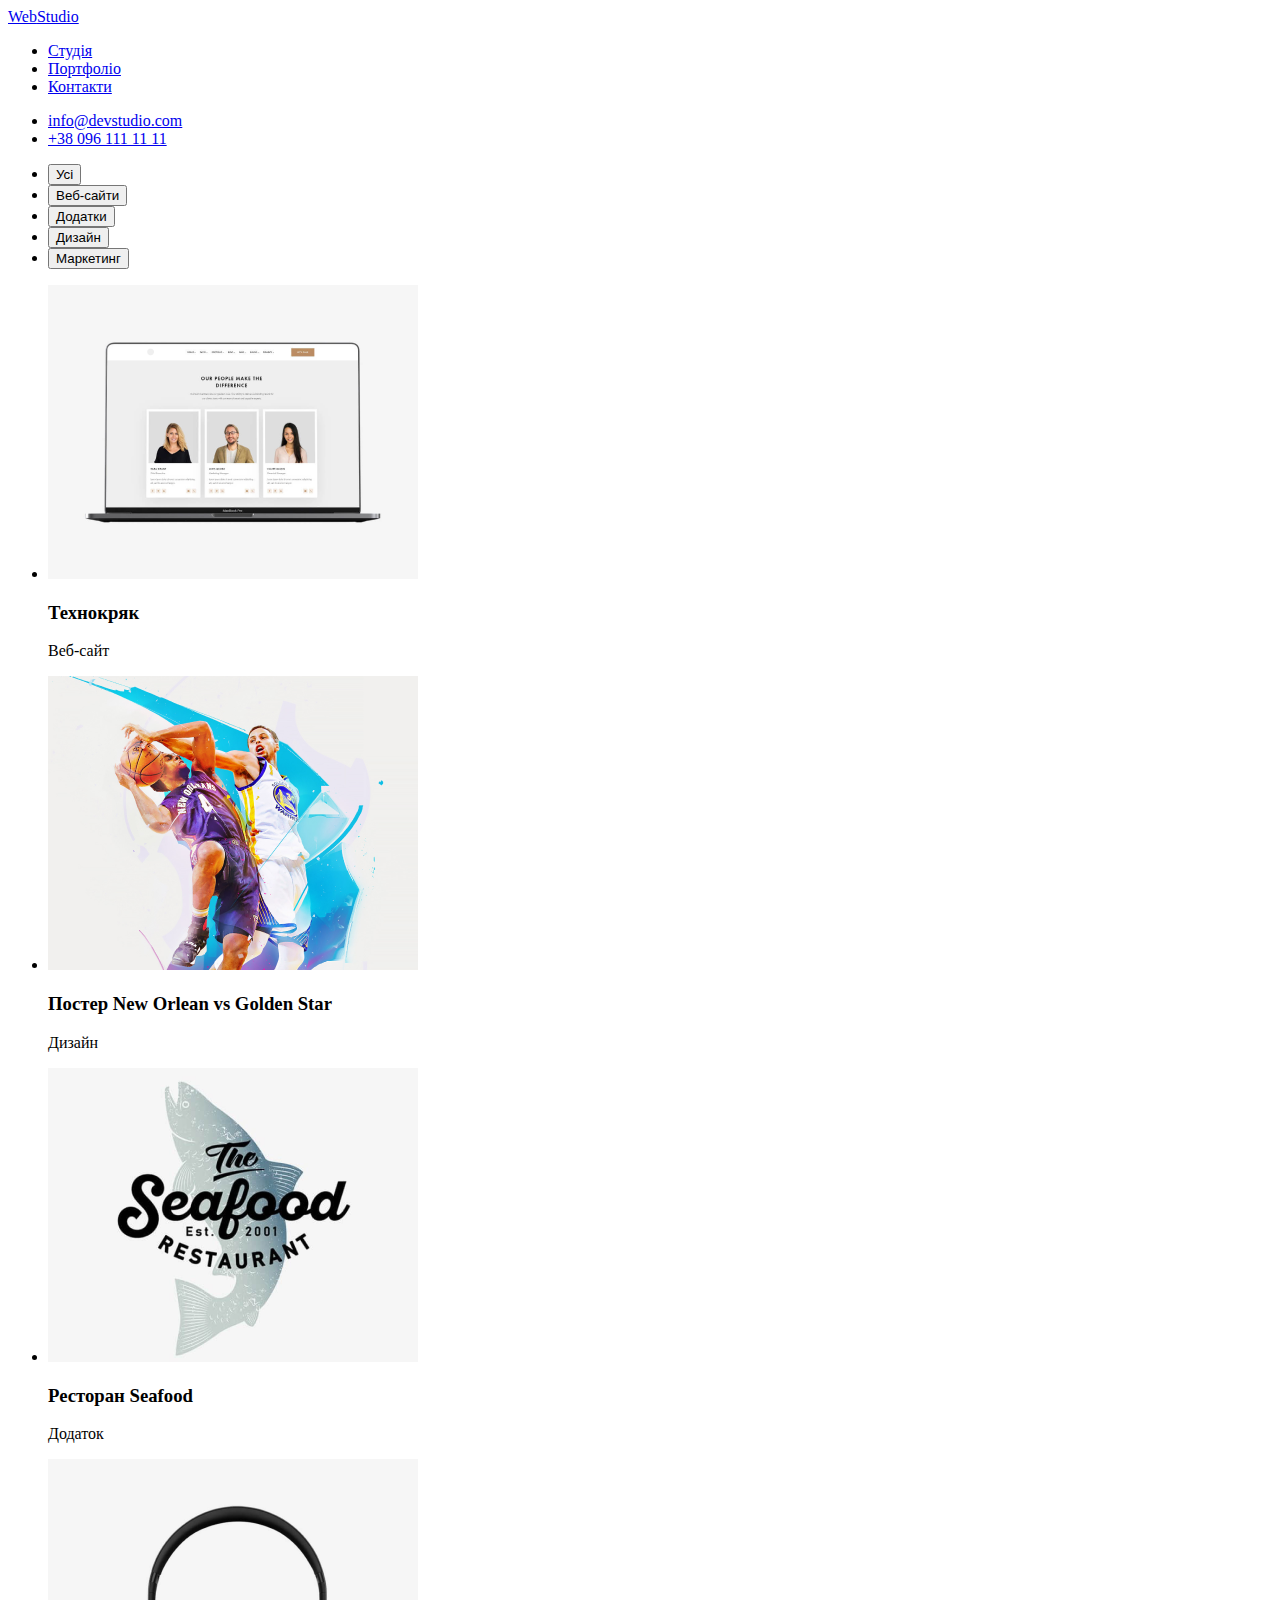
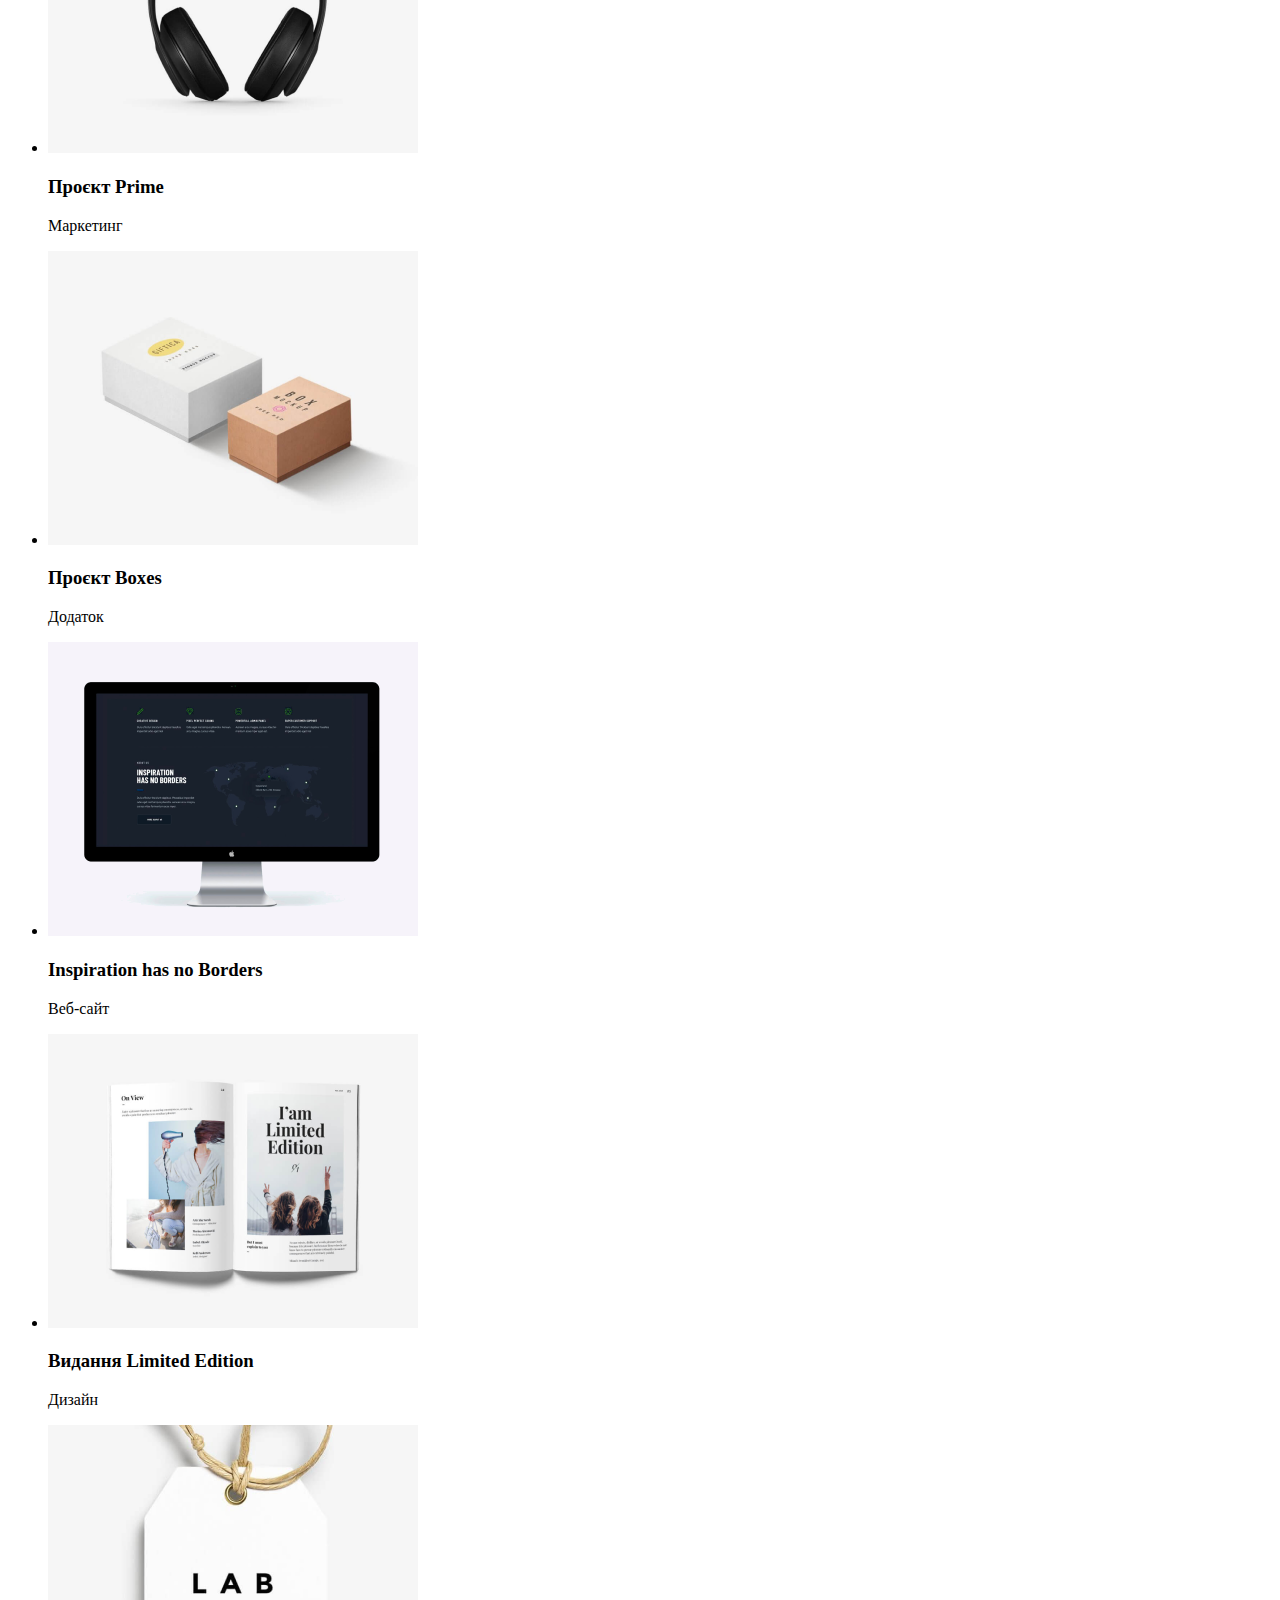
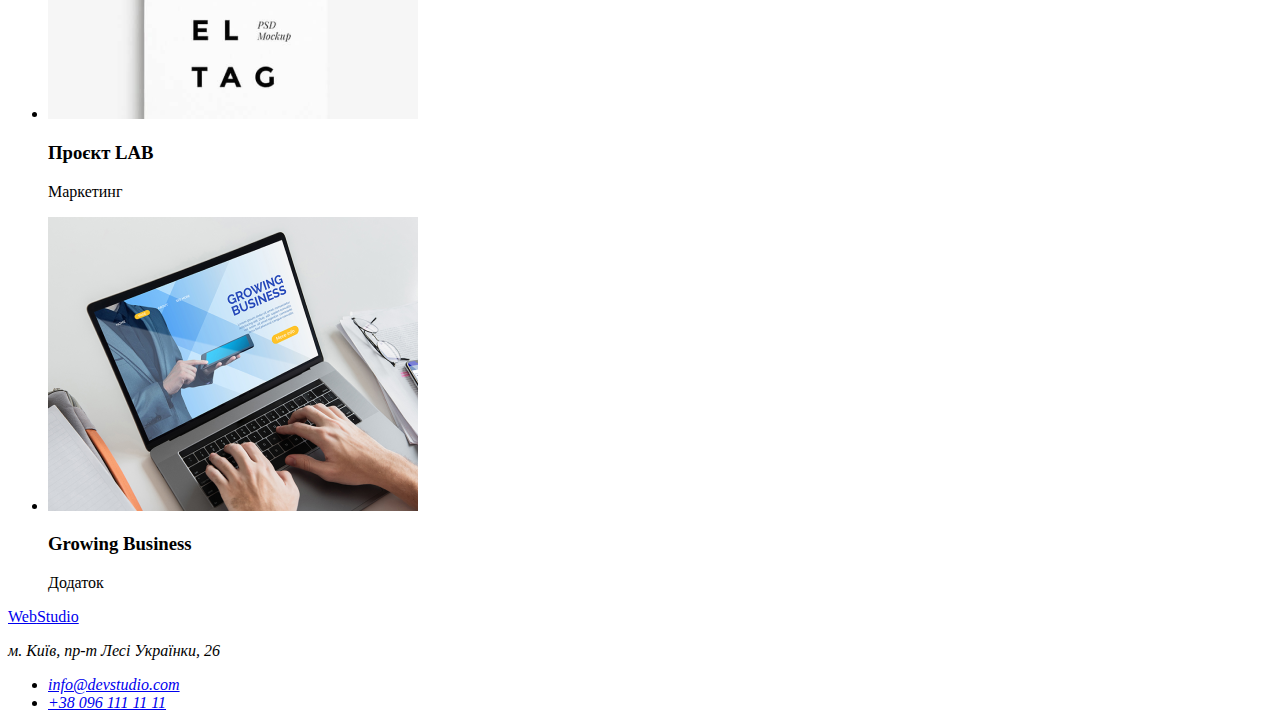
==== src/pages/portfolio.html @ de3d25dd "fix mistakes" ====
<!DOCTYPE html>
<html lang="uk">
  <head>
    <meta charset="UTF-8" />
    <meta name="viewport" content="width=device-width, initial-scale=1.0" />
    <title>Portfolio</title>
    <link rel="stylesheet" href="../styles/style.css" />
  </head>
  <body>
    <!--Header-->
    <header>
      <a href="../../index.html">Web<span>Studio</span></a>
      <nav>
        <ul>
          <li>
            <a href="../../index.html">Студія</a>
          </li>
          <li>
            <a href="./portfolio.html">Портфоліо</a>
          </li>
          <li>
            <a href="#">Контакти</a>
          </li>
        </ul>
      </nav>
      <ul>
        <li><a href="mailto:info@devstudio.com">info@devstudio.com</a></li>
        <li><a href="tel:+380961111111">+38 096 111 11 11</a></li>
      </ul>
    </header>
    <main>
      <!--Portfolio section-->
      <section>
        <h1 hidden>Portfolio section</h1>
        <!--Button list-->
        <ul>
          <li>
            <button type="button">Усі</button>
          </li>
          <li>
            <button type="button">Веб-сайти</button>
          </li>
          <li>
            <button type="button">Додатки</button>
          </li>
          <li>
            <button type="button">Дизайн</button>
          </li>
          <li>
            <button type="button">Маркетинг</button>
          </li>
        </ul>
        <!--Projects list-->
        <ul>
          <li>
            <article>
              <div>
                <img src="../img/portfolio/laptop.png" alt="Технокряк" />
              </div>
              <h3>Технокряк</h3>
              <p>Веб-сайт</p>
            </article>
          </li>
          <li>
            <article>
              <div>
                <img
                  src="../img/portfolio/poster.png"
                  alt="Постер New Orlean vs Golden Star"
                />
              </div>
              <h3>Постер New Orlean vs Golden Star</h3>
              <p>Дизайн</p>
            </article>
          </li>
          <li>
            <article>
              <div>
                <img
                  src="../img/portfolio/restaurant.png"
                  alt="Ресторан Seafood"
                />
              </div>
              <h3>Ресторан Seafood</h3>
              <p>Додаток</p>
            </article>
          </li>
          <li>
            <article>
              <div>
                <img src="../img/portfolio/headphones.png" alt="Проєкт Prime" />
              </div>
              <h3>Проєкт Prime</h3>
              <p>Маркетинг</p>
            </article>
          </li>
          <li>
            <article>
              <div>
                <img src="../img/portfolio/boxes.png" alt="Проєкт Boxes" />
              </div>
              <h3>Проєкт Boxes</h3>
              <p>Додаток</p>
            </article>
          </li>
          <li>
            <article>
              <div>
                <img
                  src="../img/portfolio/desktop.png"
                  alt="Inspiration has no Borders"
                />
              </div>
              <h3>Inspiration has no Borders</h3>
              <p>Веб-сайт</p>
            </article>
          </li>
          <li>
            <article>
              <div>
                <img
                  src="../img/portfolio/books.png"
                  alt="Видання Limited Edition"
                />
              </div>
              <h3>Видання Limited Edition</h3>
              <p>Дизайн</p>
            </article>
          </li>
          <li>
            <article>
              <div>
                <img src="../img/portfolio/lab.png" alt="Проєкт LAB" />
              </div>
              <h3>Проєкт LAB</h3>
              <p>Маркетинг</p>
            </article>
          </li>
          <li>
            <article>
              <div>
                <img
                  src="../img/portfolio/laptop-2.png"
                  alt="Growing Business"
                />
              </div>
              <h3>Growing Business</h3>
              <p>Додаток</p>
            </article>
          </li>
        </ul>
      </section>
    </main>
    <!--Footer-->
    <footer>
      <a href="../../index.html">Web<span>Studio</span></a>
      <address>
        <p>м. Київ, пр-т Лесі Українки, 26</p>
        <ul>
          <li><a href="mailto:info@devstudio.com">info@devstudio.com</a></li>
          <li><a href="tel:+380961111111">+38 096 111 11 11</a></li>
        </ul>
      </address>
    </footer>
  </body>
</html>
---- src/styles/style.css ----
:root {
  --color-text-title: #212121;
  --color-bg-primary: #2f303a;
  --color-text-contact: rgba(255, 255, 255, 0.6);
  --color-header-border: #ececec;
  --color-team-section: #f5f4fa;
  --color-second-logo: #2196f3;
  --color-first-logo: #000000;
  --color-text-main: #757575;
  --color-work-section: #ffffff;
}
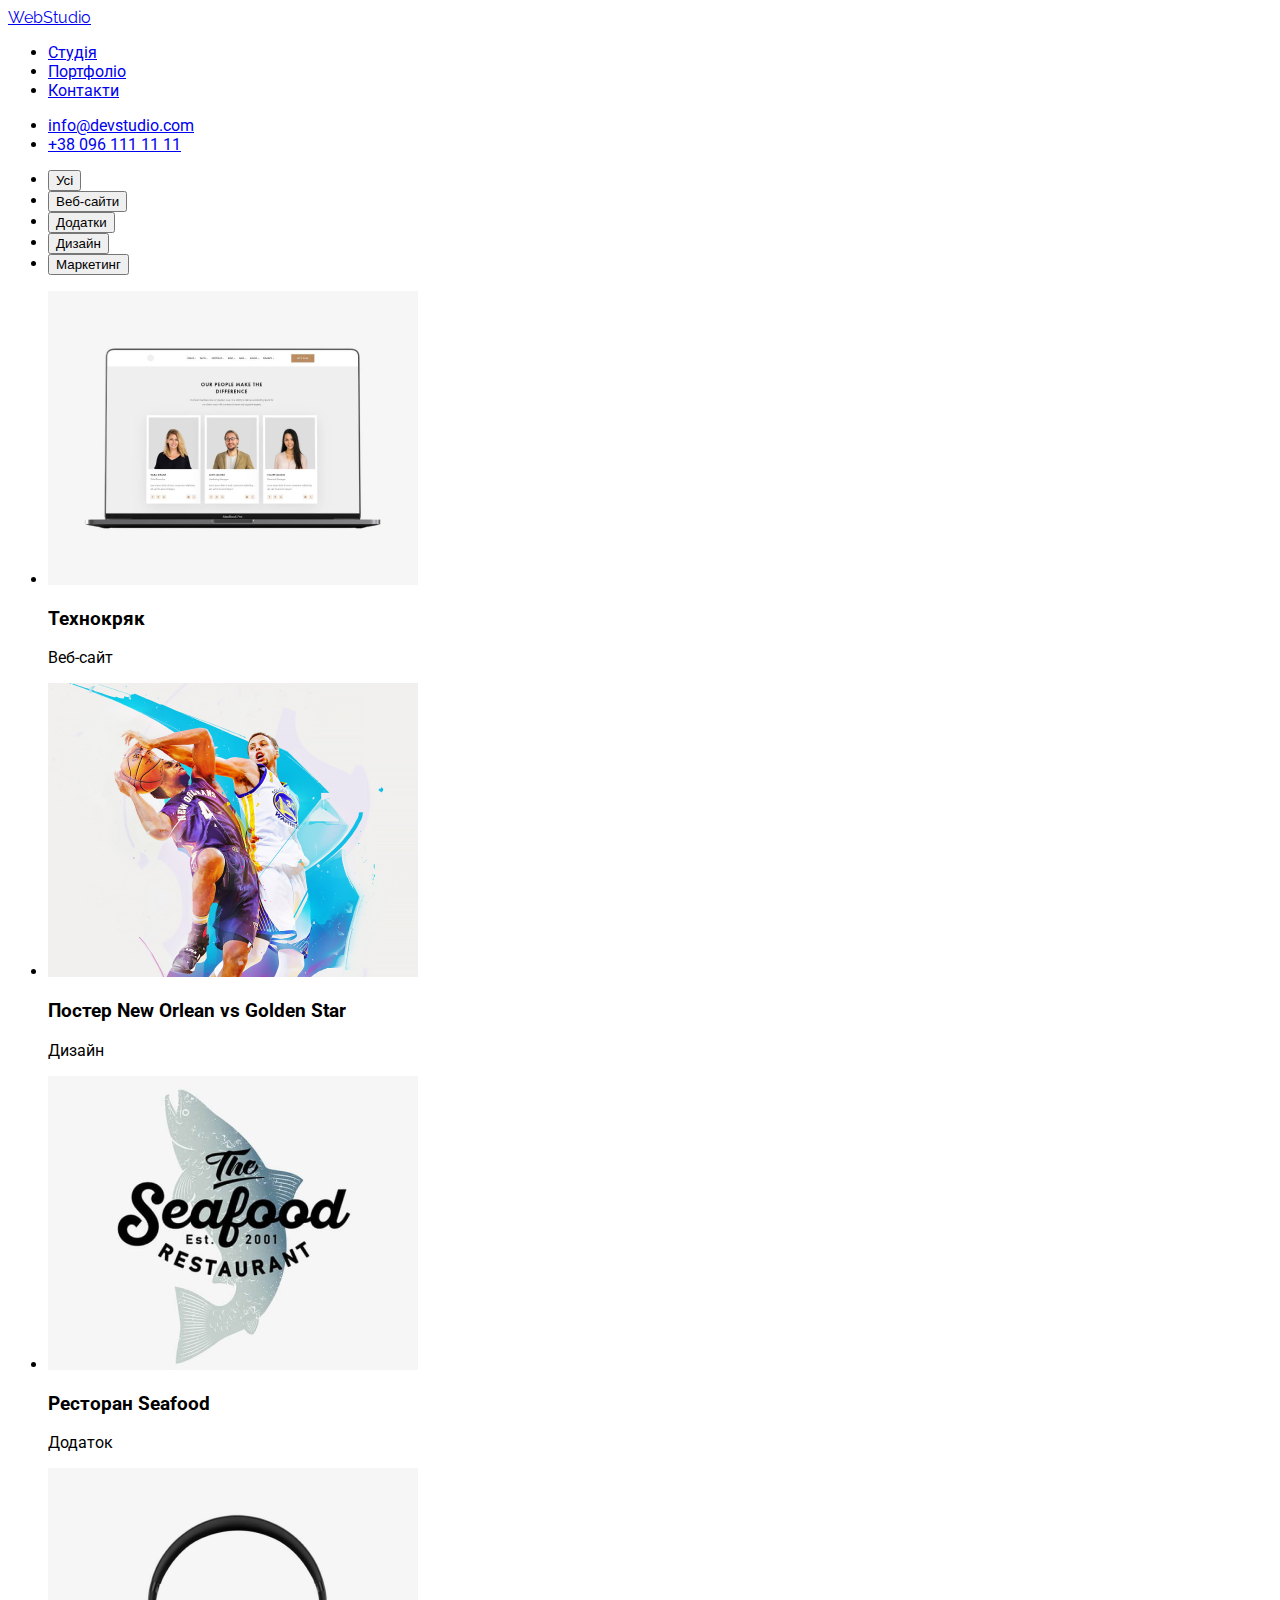
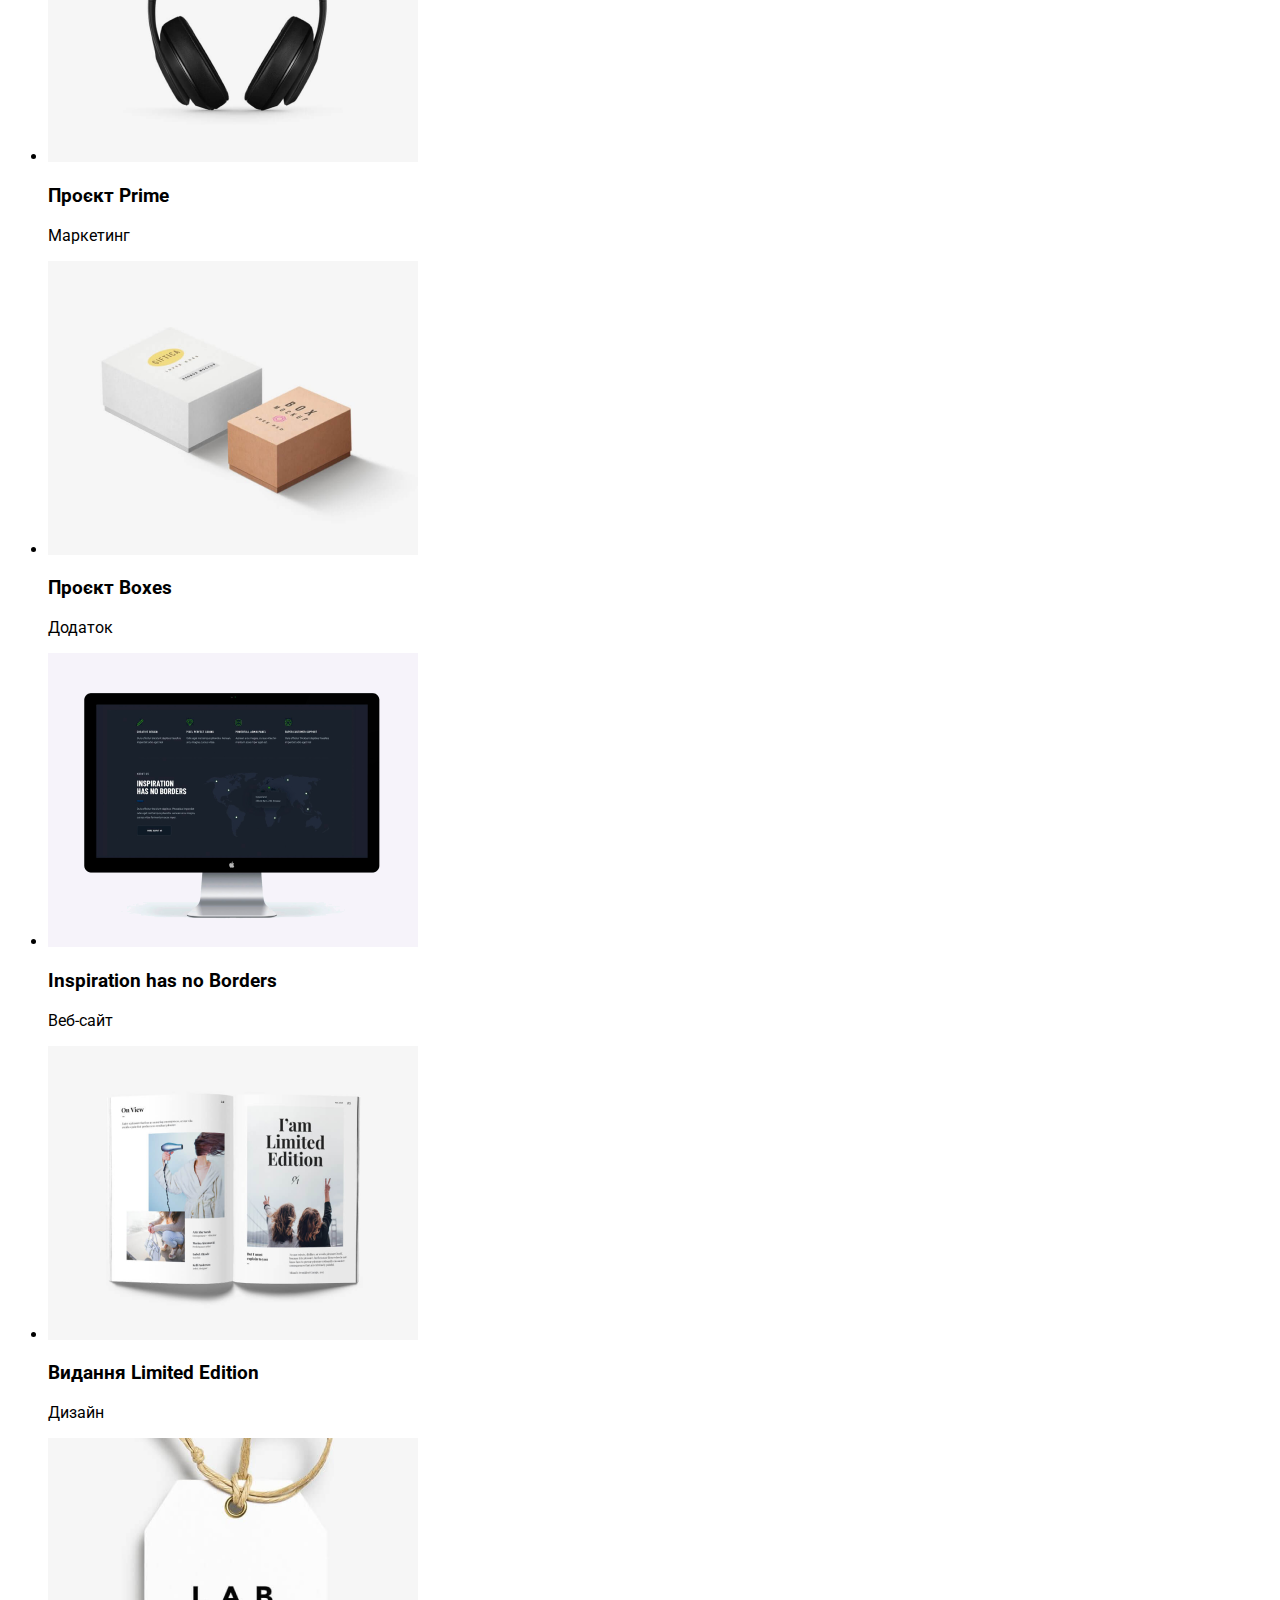
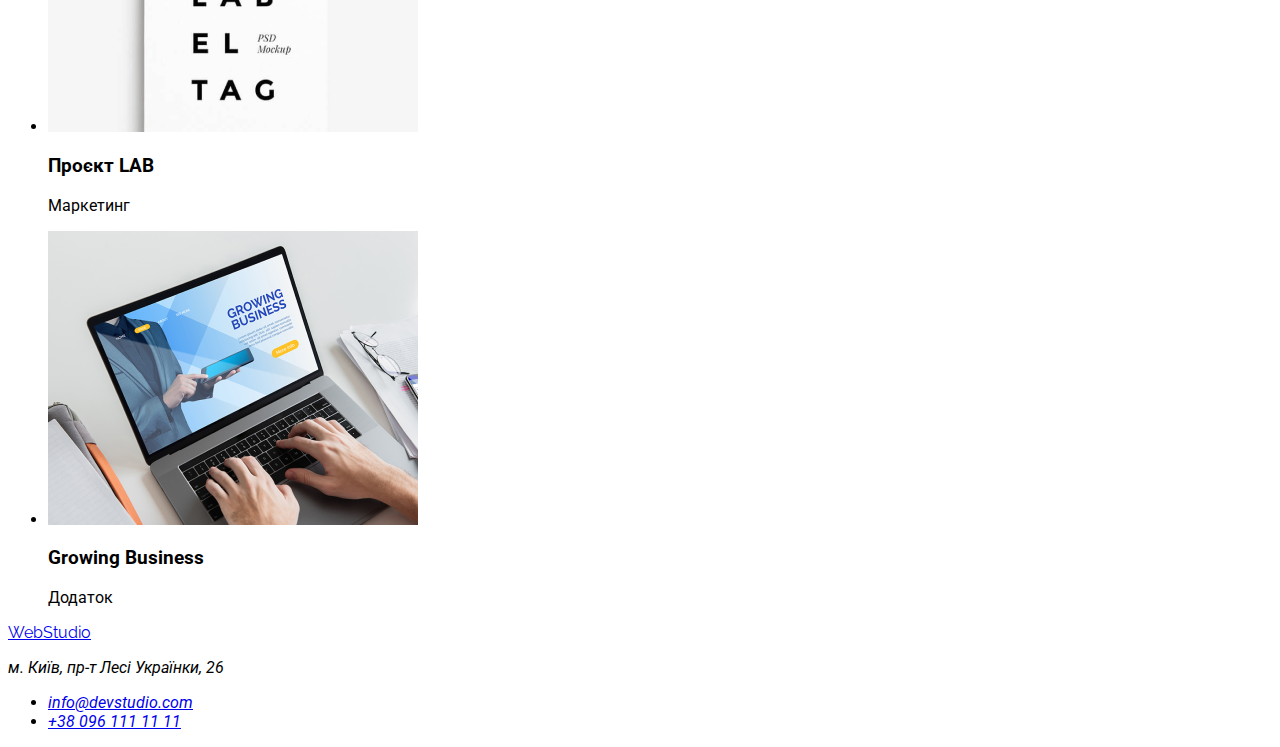
==== commit 0213b70b: "add fonts" ====
--- a/src/pages/portfolio.html
+++ b/src/pages/portfolio.html
@@ -5,11 +5,17 @@
     <meta name="viewport" content="width=device-width, initial-scale=1.0" />
     <title>Portfolio</title>
     <link rel="stylesheet" href="../styles/style.css" />
+    <link rel="preconnect" href="https://fonts.googleapis.com" />
+    <link rel="preconnect" href="https://fonts.gstatic.com" crossorigin />
+    <link
+      href="https://fonts.googleapis.com/css2?family=Raleway:wght@700&family=Roboto:wdth,wght@75..100,100..900&display=swap"
+      rel="stylesheet"
+    />
   </head>
   <body>
     <!--Header-->
     <header>
-      <a href="../../index.html">Web<span>Studio</span></a>
+      <a class="logo" href="../../index.html">Web<span>Studio</span></a>
       <nav>
         <ul>
           <li>
@@ -153,7 +159,7 @@
     </main>
     <!--Footer-->
     <footer>
-      <a href="../../index.html">Web<span>Studio</span></a>
+      <a class="logo" href="../../index.html">Web<span>Studio</span></a>
       <address>
         <p>м. Київ, пр-т Лесі Українки, 26</p>
         <ul>
--- a/src/styles/style.css
+++ b/src/styles/style.css
@@ -9,3 +9,10 @@
   --color-text-main: #757575;
   --color-work-section: #ffffff;
 }
+body {
+  font-family: "Roboto", serif;
+}
+
+.logo {
+  font-family: "Raleway", serif;
+}
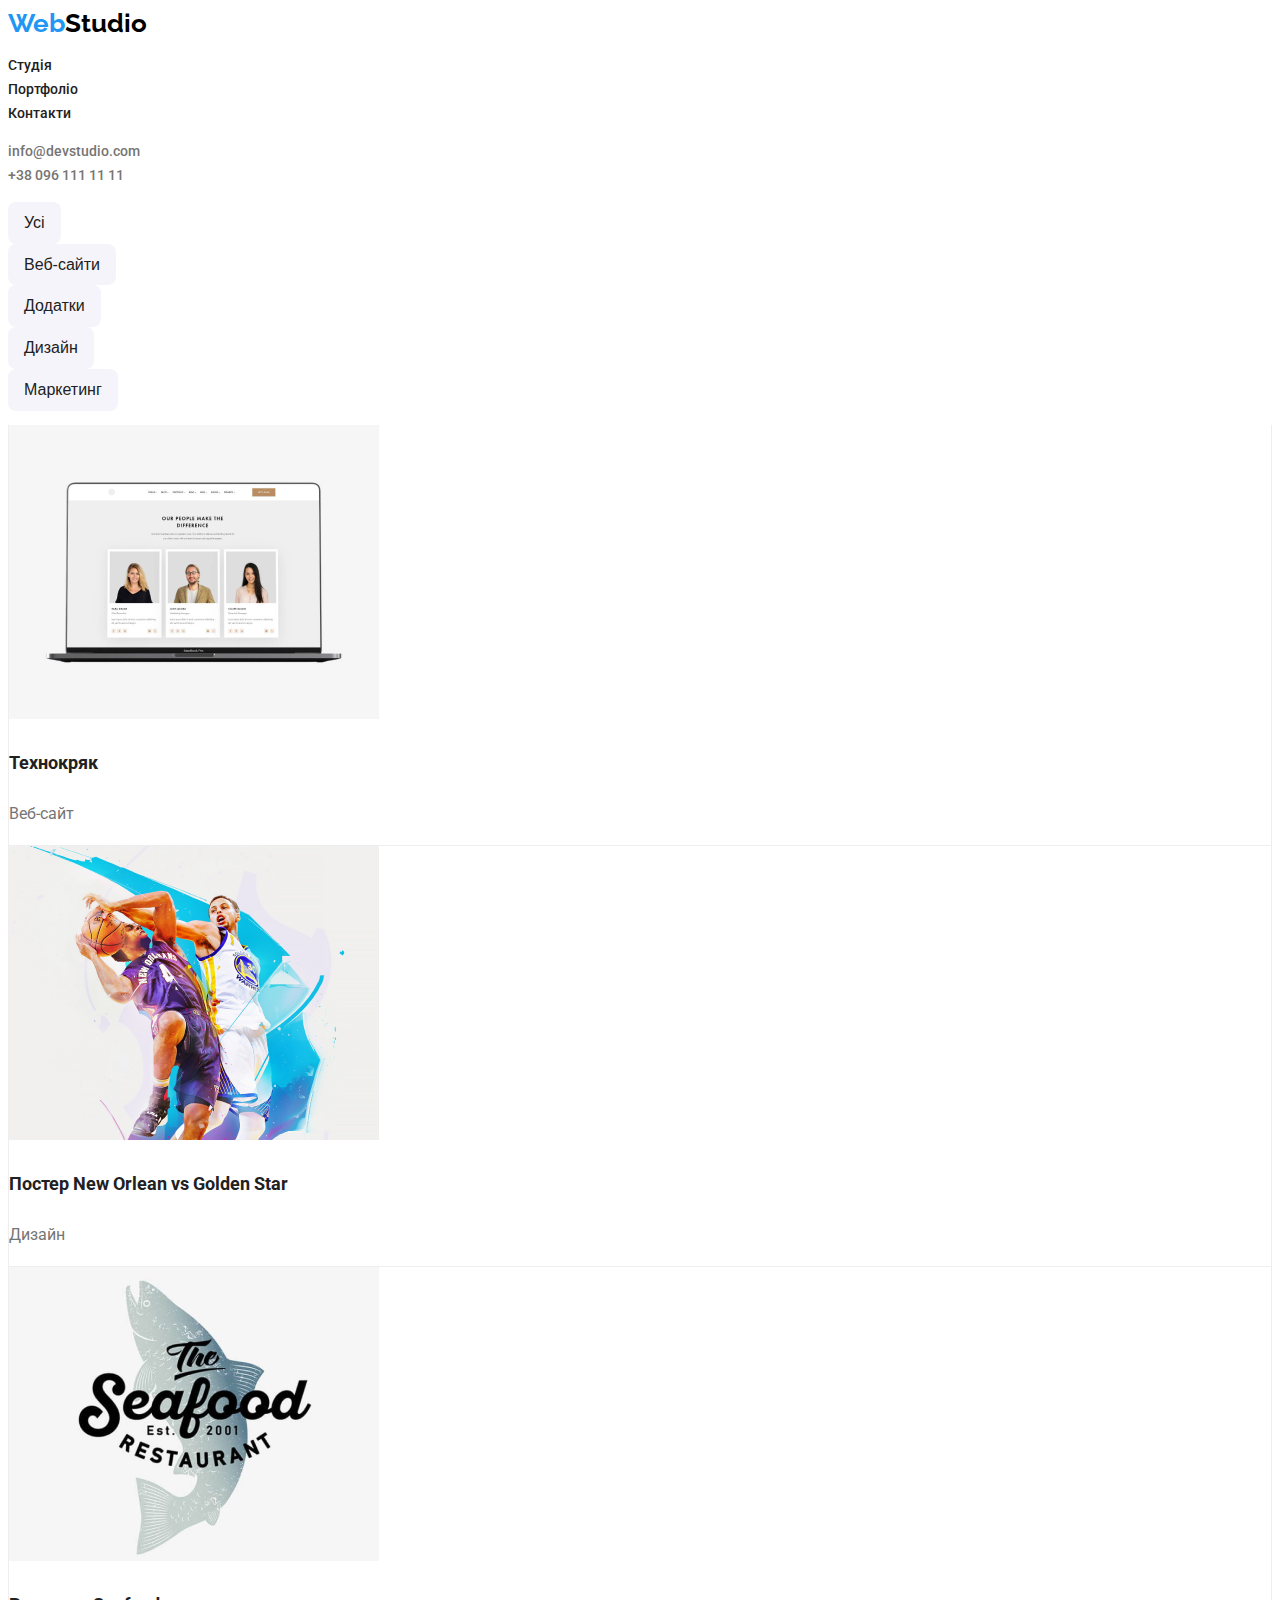
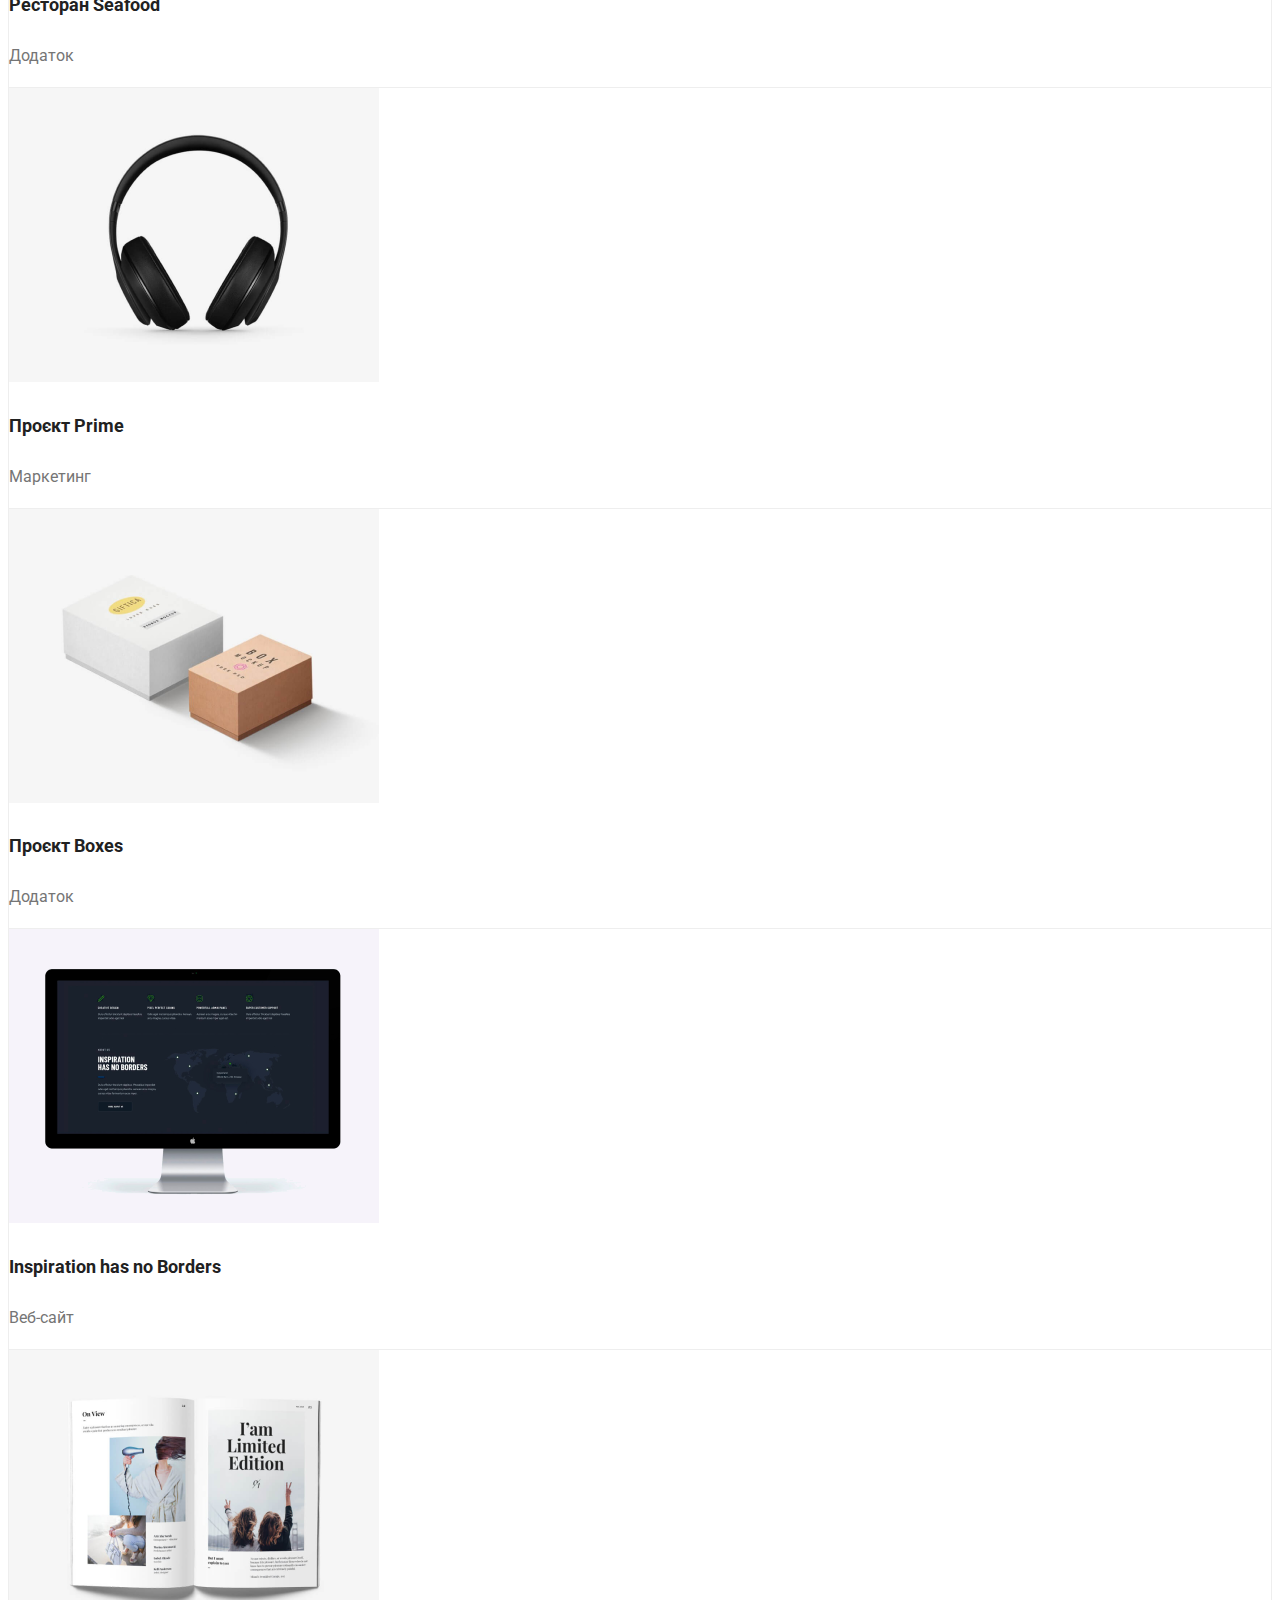
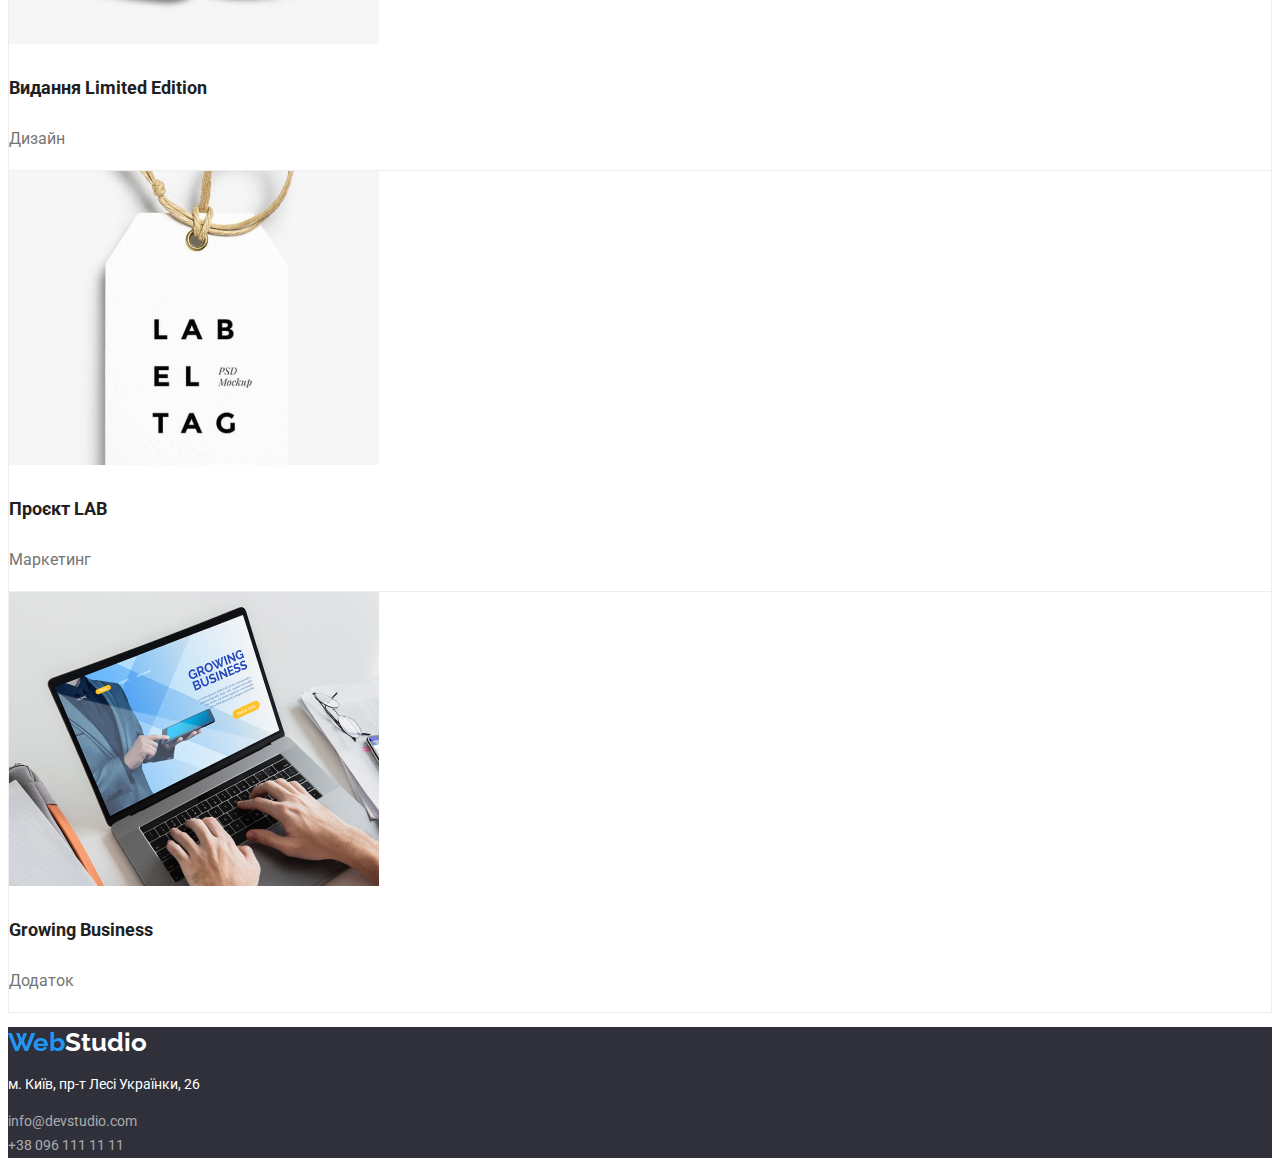
==== commit 65820987: "add text styles" ====
--- a/src/pages/portfolio.html
+++ b/src/pages/portfolio.html
@@ -14,157 +14,198 @@
   </head>
   <body>
     <!--Header-->
-    <header>
-      <a class="logo" href="../../index.html">Web<span>Studio</span></a>
-      <nav>
-        <ul>
-          <li>
-            <a href="../../index.html">Студія</a>
-          </li>
-          <li>
-            <a href="./portfolio.html">Портфоліо</a>
-          </li>
-          <li>
-            <a href="#">Контакти</a>
+    <header class="header">
+      <a class="logo" href="../../index.html"
+        >Web<span class="logo-part">Studio</span></a
+      >
+      <nav class="navigation">
+        <ul class="nav-list">
+          <li class="nav-item">
+            <a class="nav-link" href="../../index.html">Студія</a>
+          </li>
+          <li class="nav-item">
+            <a class="nav-link" href="./portfolio.html">Портфоліо</a>
+          </li>
+          <li class="nav-item">
+            <a class="nav-link" href="#">Контакти</a>
           </li>
         </ul>
       </nav>
-      <ul>
-        <li><a href="mailto:info@devstudio.com">info@devstudio.com</a></li>
-        <li><a href="tel:+380961111111">+38 096 111 11 11</a></li>
+      <ul class="header-contacts-list">
+        <li class="header-contacts-item">
+          <a class="header-contacts-link" href="mailto:info@devstudio.com"
+            >info@devstudio.com</a
+          >
+        </li>
+        <li class="header-contacts-item">
+          <a class="header-contacts-link" href="tel:+380961111111"
+            >+38 096 111 11 11</a
+          >
+        </li>
       </ul>
     </header>
     <main>
       <!--Portfolio section-->
-      <section>
+      <section class="portfolio">
         <h1 hidden>Portfolio section</h1>
         <!--Button list-->
-        <ul>
-          <li>
-            <button type="button">Усі</button>
-          </li>
-          <li>
-            <button type="button">Веб-сайти</button>
-          </li>
-          <li>
-            <button type="button">Додатки</button>
-          </li>
-          <li>
-            <button type="button">Дизайн</button>
-          </li>
-          <li>
-            <button type="button">Маркетинг</button>
+        <ul class="filter-list">
+          <li class="filter-item">
+            <button class="filter-button" type="button">Усі</button>
+          </li>
+          <li class="filter-item">
+            <button class="filter-button" type="button">Веб-сайти</button>
+          </li>
+          <li class="filter-item">
+            <button class="filter-button" type="button">Додатки</button>
+          </li>
+          <li class="filter-item">
+            <button class="filter-button" type="button">Дизайн</button>
+          </li>
+          <li class="filter-item">
+            <button class="filter-button" type="button">Маркетинг</button>
           </li>
         </ul>
         <!--Projects list-->
-        <ul>
-          <li>
-            <article>
-              <div>
-                <img src="../img/portfolio/laptop.png" alt="Технокряк" />
-              </div>
-              <h3>Технокряк</h3>
-              <p>Веб-сайт</p>
-            </article>
-          </li>
-          <li>
-            <article>
-              <div>
-                <img
+        <ul class="gallery-list">
+          <li class="gallery-item">
+            <article>
+              <div>
+                <img
+                  class="gallery-photo"
+                  src="../img/portfolio/laptop.png"
+                  alt="Технокряк"
+                />
+              </div>
+              <h3 class="gallery-name">Технокряк</h3>
+              <p class="gallery-category">Веб-сайт</p>
+            </article>
+          </li>
+          <li class="gallery-item">
+            <article>
+              <div>
+                <img
+                  class="gallery-photo"
                   src="../img/portfolio/poster.png"
                   alt="Постер New Orlean vs Golden Star"
                 />
               </div>
-              <h3>Постер New Orlean vs Golden Star</h3>
-              <p>Дизайн</p>
-            </article>
-          </li>
-          <li>
-            <article>
-              <div>
-                <img
+              <h3 class="gallery-name">Постер New Orlean vs Golden Star</h3>
+              <p class="gallery-category">Дизайн</p>
+            </article>
+          </li>
+          <li class="gallery-item">
+            <article>
+              <div>
+                <img
+                  class="gallery-photo"
                   src="../img/portfolio/restaurant.png"
                   alt="Ресторан Seafood"
                 />
               </div>
-              <h3>Ресторан Seafood</h3>
-              <p>Додаток</p>
-            </article>
-          </li>
-          <li>
-            <article>
-              <div>
-                <img src="../img/portfolio/headphones.png" alt="Проєкт Prime" />
-              </div>
-              <h3>Проєкт Prime</h3>
-              <p>Маркетинг</p>
-            </article>
-          </li>
-          <li>
-            <article>
-              <div>
-                <img src="../img/portfolio/boxes.png" alt="Проєкт Boxes" />
-              </div>
-              <h3>Проєкт Boxes</h3>
-              <p>Додаток</p>
-            </article>
-          </li>
-          <li>
-            <article>
-              <div>
-                <img
+              <h3 class="gallery-name">Ресторан Seafood</h3>
+              <p class="gallery-category">Додаток</p>
+            </article>
+          </li>
+          <li class="gallery-item">
+            <article>
+              <div>
+                <img
+                  class="gallery-photo"
+                  src="../img/portfolio/headphones.png"
+                  alt="Проєкт Prime"
+                />
+              </div>
+              <h3 class="gallery-name">Проєкт Prime</h3>
+              <p class="gallery-category">Маркетинг</p>
+            </article>
+          </li>
+          <li class="gallery-item">
+            <article>
+              <div>
+                <img
+                  class="gallery-photo"
+                  src="../img/portfolio/boxes.png"
+                  alt="Проєкт Boxes"
+                />
+              </div>
+              <h3 class="gallery-name">Проєкт Boxes</h3>
+              <p class="gallery-category">Додаток</p>
+            </article>
+          </li>
+          <li class="gallery-item">
+            <article>
+              <div>
+                <img
+                  class="gallery-photo"
                   src="../img/portfolio/desktop.png"
                   alt="Inspiration has no Borders"
                 />
               </div>
-              <h3>Inspiration has no Borders</h3>
-              <p>Веб-сайт</p>
-            </article>
-          </li>
-          <li>
-            <article>
-              <div>
-                <img
+              <h3 class="gallery-name">Inspiration has no Borders</h3>
+              <p class="gallery-category">Веб-сайт</p>
+            </article>
+          </li>
+          <li class="gallery-item">
+            <article>
+              <div>
+                <img
+                  class="gallery-photo"
                   src="../img/portfolio/books.png"
                   alt="Видання Limited Edition"
                 />
               </div>
-              <h3>Видання Limited Edition</h3>
-              <p>Дизайн</p>
-            </article>
-          </li>
-          <li>
-            <article>
-              <div>
-                <img src="../img/portfolio/lab.png" alt="Проєкт LAB" />
-              </div>
-              <h3>Проєкт LAB</h3>
-              <p>Маркетинг</p>
-            </article>
-          </li>
-          <li>
-            <article>
-              <div>
-                <img
+              <h3 class="gallery-name">Видання Limited Edition</h3>
+              <p class="gallery-category">Дизайн</p>
+            </article>
+          </li>
+          <li class="gallery-item">
+            <article>
+              <div>
+                <img
+                  class="gallery-photo"
+                  src="../img/portfolio/lab.png"
+                  alt="Проєкт LAB"
+                />
+              </div>
+              <h3 class="gallery-name">Проєкт LAB</h3>
+              <p class="gallery-category">Маркетинг</p>
+            </article>
+          </li>
+          <li class="gallery-item">
+            <article>
+              <div>
+                <img
+                  class="gallery-photo"
                   src="../img/portfolio/laptop-2.png"
                   alt="Growing Business"
                 />
               </div>
-              <h3>Growing Business</h3>
-              <p>Додаток</p>
+              <h3 class="gallery-name">Growing Business</h3>
+              <p class="gallery-category">Додаток</p>
             </article>
           </li>
         </ul>
       </section>
     </main>
     <!--Footer-->
-    <footer>
-      <a class="logo" href="../../index.html">Web<span>Studio</span></a>
-      <address>
-        <p>м. Київ, пр-т Лесі Українки, 26</p>
-        <ul>
-          <li><a href="mailto:info@devstudio.com">info@devstudio.com</a></li>
-          <li><a href="tel:+380961111111">+38 096 111 11 11</a></li>
+    <footer class="footer">
+      <a class="footer-logo" href="../../index.html"
+        >Web<span class="footer-logo-part">Studio</span></a
+      >
+      <address class="footer-adress">
+        <p class="footer-adress-text">м. Київ, пр-т Лесі Українки, 26</p>
+        <ul class="footer-contacts-list">
+          <li class="footer-contacts-item">
+            <a class="footer-contacts-link" href="mailto:info@devstudio.com"
+              >info@devstudio.com</a
+            >
+          </li>
+          <li class="footer-contacts-item">
+            <a class="footer-contacts-link" href="tel:+380961111111"
+              >+38 096 111 11 11</a
+            >
+          </li>
         </ul>
       </address>
     </footer>
--- a/src/styles/style.css
+++ b/src/styles/style.css
@@ -1,18 +1,230 @@
 :root {
+  /*Кольори*/
   --color-text-title: #212121;
   --color-bg-primary: #2f303a;
   --color-text-contact: rgba(255, 255, 255, 0.6);
   --color-header-border: #ececec;
   --color-team-section: #f5f4fa;
-  --color-second-logo: #2196f3;
-  --color-first-logo: #000000;
+  --color-first-logo: #2196f3;
+  --color-second-logo: #000000;
   --color-text-main: #757575;
   --color-work-section: #ffffff;
-}
+  --color-gallery-border: #eeeeee;
+
+  /*Шрифти*/
+  --font-primary: "Roboto", serif;
+  --font-secondary: "Raleway", serif;
+}
+
+li {
+  list-style-type: none;
+}
+
+ul {
+  padding-left: 0;
+}
+
 body {
-  font-family: "Roboto", serif;
-}
-
+  font-family: var(--font-primary);
+  font-size: 14px;
+  font-weight: 400;
+  line-height: 1.71;
+  color: var(--color-text-main);
+}
+
+/*HEADER*/
 .logo {
-  font-family: "Raleway", serif;
-}
+  font-family: var(--font-secondary);
+  font-size: 26px;
+  line-height: 1.19;
+  font-weight: 700;
+  text-decoration: none;
+  cursor: pointer;
+  color: var(--color-first-logo);
+}
+
+.logo-part {
+  color: var(--color-second-logo);
+}
+.nav-link {
+  text-decoration: none;
+  font-weight: 500;
+  color: var(--color-text-title);
+  line-height: 1.14;
+}
+
+.header-contacts-link {
+  text-decoration: none;
+  font-weight: 500;
+  color: var(--color-text-main);
+  line-height: 1.14;
+}
+
+.nav-link:hover {
+  color: var(--color-first-logo);
+}
+
+.nav-link:active {
+  color: var(--color-first-logo);
+}
+
+.header-contacts-link:hover {
+  color: var(--color-first-logo);
+}
+
+/*STUDIO SECTIONS*/
+.hero {
+  background-color: var(--color-bg-primary);
+  border-top: 1px solid var(--color-header-border);
+}
+
+.hero-title {
+  color: var(--color-work-section);
+  font-weight: 900;
+  line-height: 1.36;
+  font-size: 44px;
+}
+
+.hero-button {
+  background-color: var(--color-first-logo);
+  font-weight: 700;
+  color: var(--color-work-section);
+  line-height: 1.87;
+  cursor: pointer;
+  border: none;
+  padding: 10px 20px;
+  border-radius: 5px;
+}
+
+.hero-button:hover {
+  transform: translateY(-2px);
+}
+
+.advantures-title {
+  font-size: 14px;
+  font-weight: 700;
+  line-height: 1.14;
+  color: var(--color-text-title);
+}
+
+.advantures-text {
+  font-size: 14px;
+  font-weight: 400;
+  line-height: 1.7;
+  color: var(--color-text-main);
+}
+
+.work-title {
+  color: var(--color-text-title);
+  font-size: 36px;
+  font-weight: 700;
+  line-height: 1.16;
+}
+
+.team {
+  background-color: var(--color-team-section);
+}
+
+.teammate-photo {
+  width: 270px;
+  height: 260px;
+}
+.team-title {
+  color: var(--color-text-title);
+  font-size: 36px;
+  font-weight: 700;
+  line-height: 1.16;
+}
+
+.teammate-name {
+  font-size: 16px;
+  color: var(--color-text-title);
+  line-height: 1.18;
+  font-weight: 500;
+}
+
+.teammate-role {
+  font-size: 16px;
+  color: var(--color-text-main);
+  line-height: 1.18;
+  font-weight: 400;
+}
+
+/*FOOTER*/
+.footer {
+  background-color: var(--color-bg-primary);
+}
+
+.footer-logo {
+  font-family: var(--font-secondary);
+  font-size: 26px;
+  line-height: 1.19;
+  font-weight: 700;
+  text-decoration: none;
+  cursor: pointer;
+  color: var(--color-first-logo);
+}
+
+.footer-logo-part {
+  color: var(--color-work-section);
+}
+
+.footer-adress-text {
+  color: var(--color-work-section);
+  font-size: 14px;
+  line-height: 1.7;
+  font-weight: 400;
+  font-style: normal;
+}
+
+.footer-contacts-link {
+  color: var(--color-text-contact);
+  font-size: 14px;
+  line-height: 1.7;
+  font-weight: 400;
+  text-decoration: none;
+  cursor: pointer;
+  font-style: normal;
+}
+
+/*PORTFOLIO SECTION*/
+.filter-button {
+  font-size: 16px;
+  font-weight: 500;
+  line-height: 1.62;
+  color: var(--color-text-title);
+  background-color: var(--color-team-section);
+  border: none;
+  padding: 8px 16px;
+  border-radius: 8px;
+  cursor: pointer;
+}
+
+.filter-button:hover {
+  color: var(--color-work-section);
+  background-color: var(--color-first-logo);
+}
+
+.gallery-photo {
+  width: 370px;
+  height: 294px;
+}
+.gallery-item {
+  border-left: 1px solid var(--color-gallery-border);
+  border-right: 1px solid var(--color-gallery-border);
+  border-bottom: 1px solid var(--color-gallery-border);
+  border-top: none;
+}
+
+.gallery-name {
+  color: var(--color-text-title);
+  font-weight: 700;
+  line-height: 2;
+  font-size: 18px;
+}
+
+.gallery-category {
+  font-size: 16px;
+  font-weight: 400;
+  line-height: 1.87;
+}
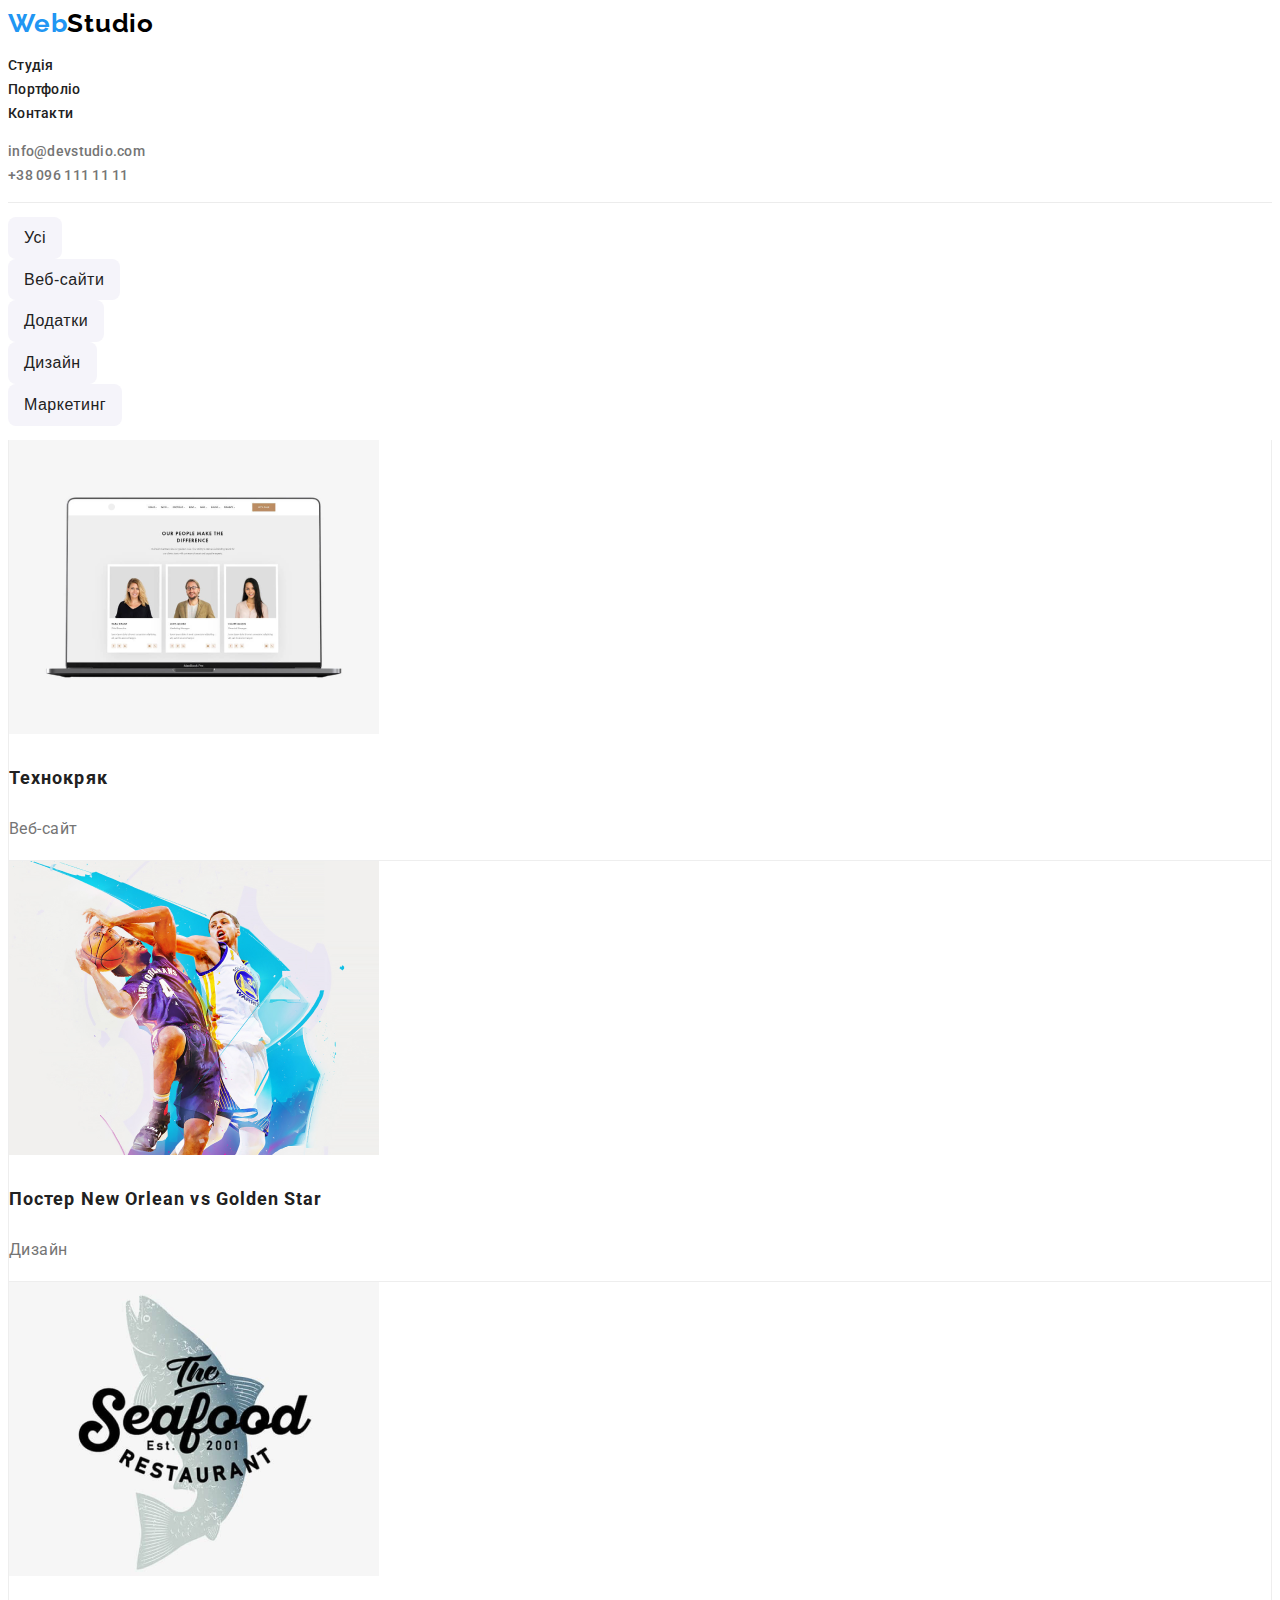
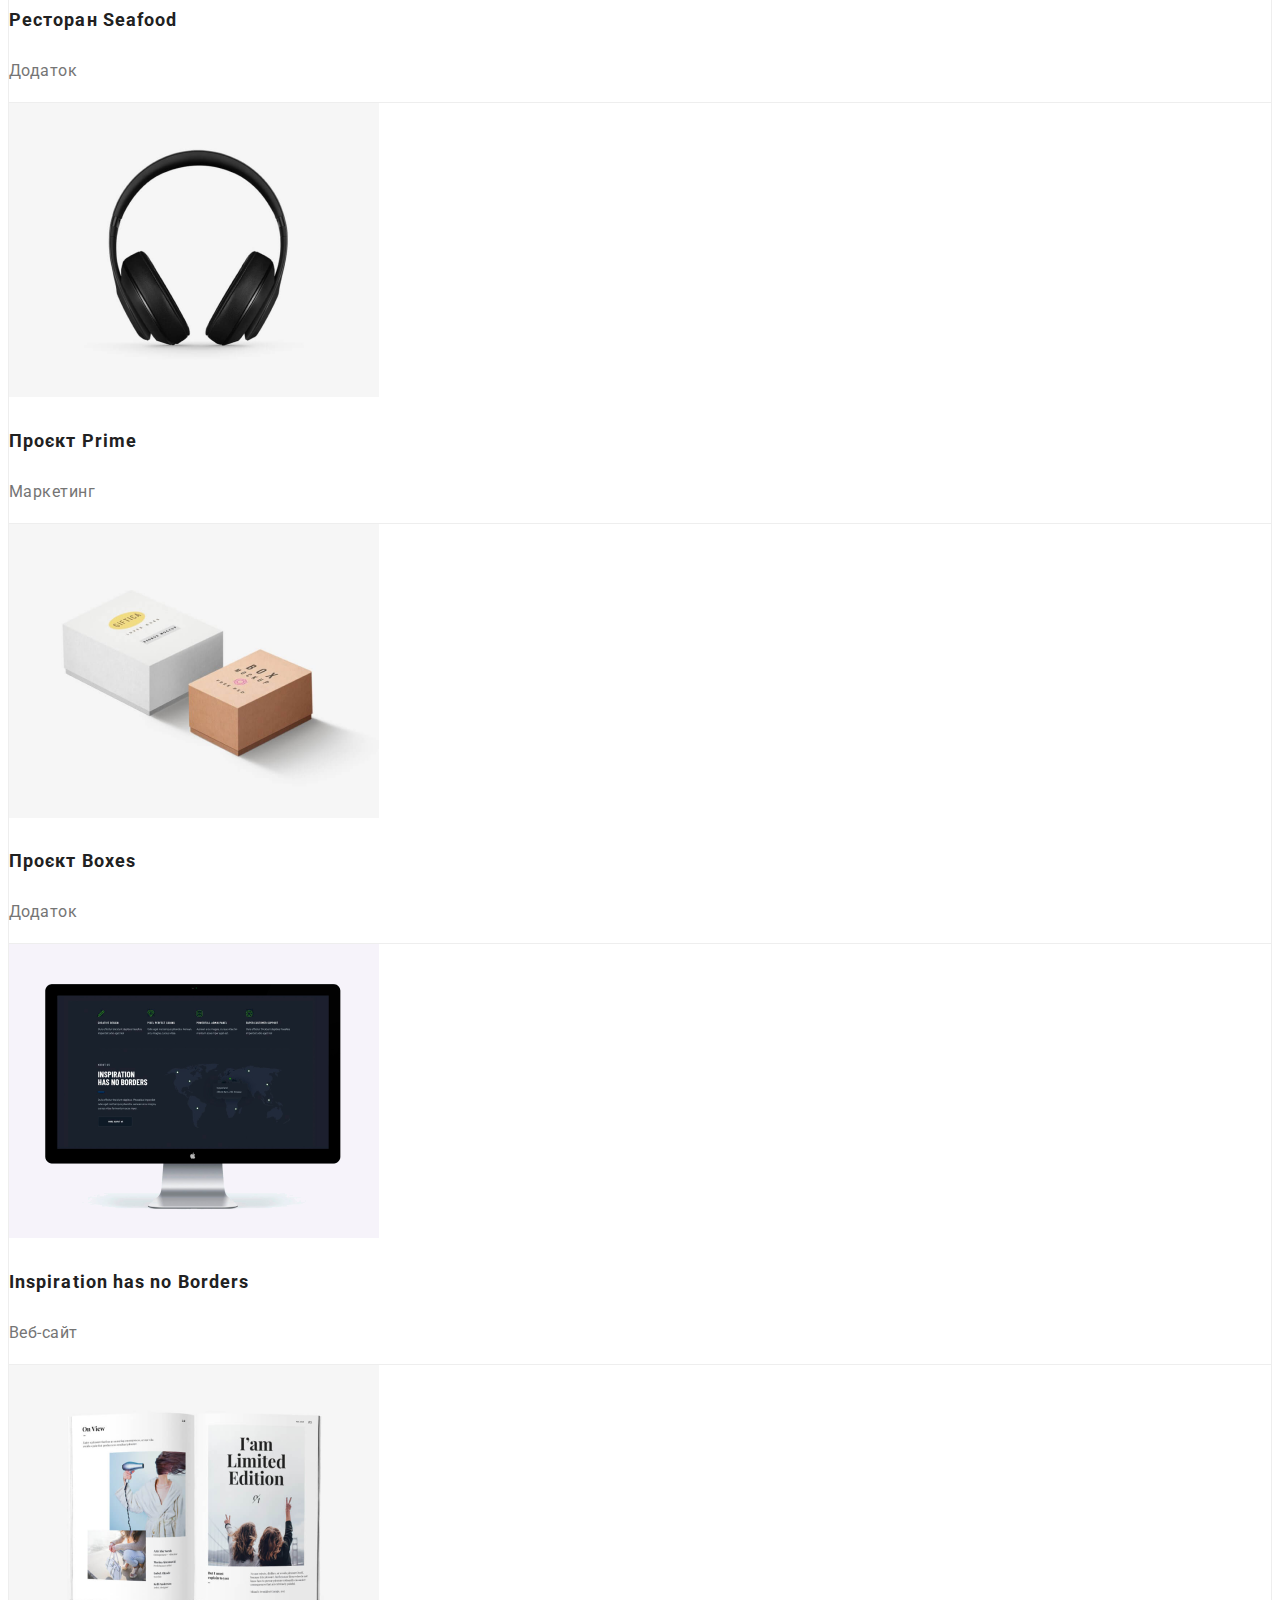
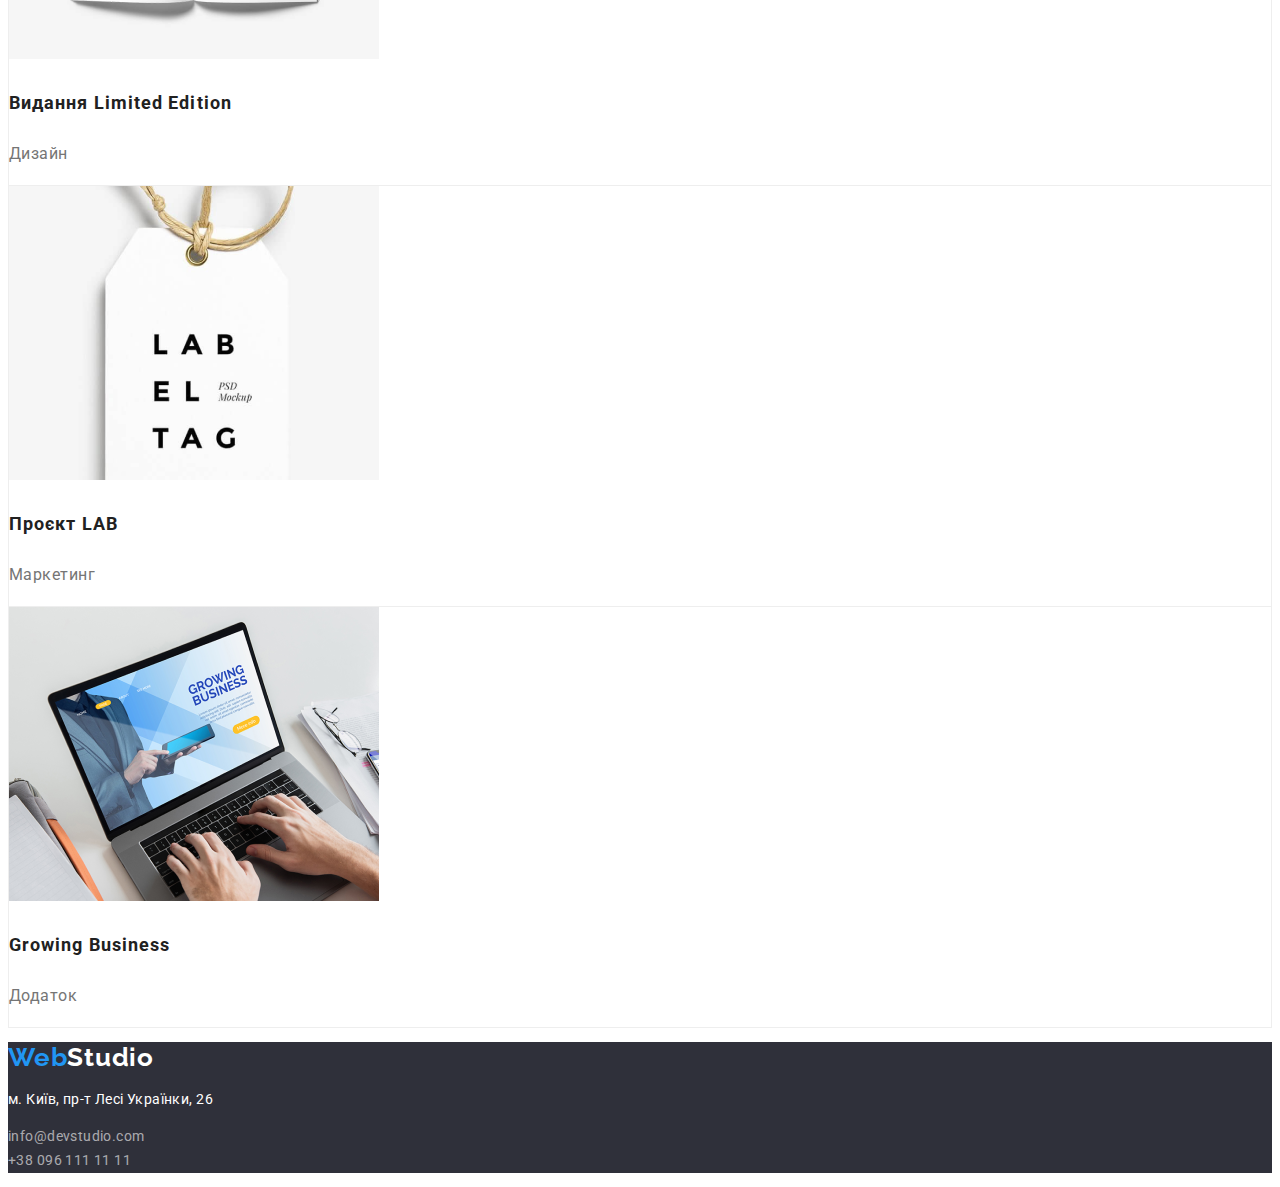
==== commit 808a1819: "fixed errors" ====
--- a/src/pages/portfolio.html
+++ b/src/pages/portfolio.html
@@ -44,7 +44,7 @@
         </li>
       </ul>
     </header>
-    <main>
+    <main class="main">
       <!--Portfolio section-->
       <section class="portfolio">
         <h1 hidden>Portfolio section</h1>
@@ -69,10 +69,10 @@
         <!--Projects list-->
         <ul class="gallery-list">
           <li class="gallery-item">
-            <article>
-              <div>
-                <img
-                  class="gallery-photo"
+            <article class="gallery">
+              <div class="gallery-photo">
+                <img
+                  class="gallery-img"
                   src="../img/portfolio/laptop.png"
                   alt="Технокряк"
                 />
@@ -82,10 +82,10 @@
             </article>
           </li>
           <li class="gallery-item">
-            <article>
-              <div>
-                <img
-                  class="gallery-photo"
+            <article class="gallery">
+              <div class="gallery-photo">
+                <img
+                  class="gallery-img"
                   src="../img/portfolio/poster.png"
                   alt="Постер New Orlean vs Golden Star"
                 />
@@ -95,10 +95,10 @@
             </article>
           </li>
           <li class="gallery-item">
-            <article>
-              <div>
-                <img
-                  class="gallery-photo"
+            <article class="gallery">
+              <div class="gallery-photo">
+                <img
+                  class="gallery-img"
                   src="../img/portfolio/restaurant.png"
                   alt="Ресторан Seafood"
                 />
@@ -108,10 +108,10 @@
             </article>
           </li>
           <li class="gallery-item">
-            <article>
-              <div>
-                <img
-                  class="gallery-photo"
+            <article class="gallery">
+              <div class="gallery-photo">
+                <img
+                  class="gallery-img"
                   src="../img/portfolio/headphones.png"
                   alt="Проєкт Prime"
                 />
@@ -121,10 +121,10 @@
             </article>
           </li>
           <li class="gallery-item">
-            <article>
-              <div>
-                <img
-                  class="gallery-photo"
+            <article class="gallery">
+              <div class="gallery-photo">
+                <img
+                  class="gallery-img"
                   src="../img/portfolio/boxes.png"
                   alt="Проєкт Boxes"
                 />
@@ -134,10 +134,10 @@
             </article>
           </li>
           <li class="gallery-item">
-            <article>
-              <div>
-                <img
-                  class="gallery-photo"
+            <article class="gallery">
+              <div class="gallery-photo">
+                <img
+                  class="gallery-img"
                   src="../img/portfolio/desktop.png"
                   alt="Inspiration has no Borders"
                 />
@@ -147,10 +147,10 @@
             </article>
           </li>
           <li class="gallery-item">
-            <article>
-              <div>
-                <img
-                  class="gallery-photo"
+            <article class="gallery">
+              <div class="gallery-photo">
+                <img
+                  class="gallery-img"
                   src="../img/portfolio/books.png"
                   alt="Видання Limited Edition"
                 />
@@ -160,10 +160,10 @@
             </article>
           </li>
           <li class="gallery-item">
-            <article>
-              <div>
-                <img
-                  class="gallery-photo"
+            <article class="gallery">
+              <div class="gallery-photo">
+                <img
+                  class="gallery-img"
                   src="../img/portfolio/lab.png"
                   alt="Проєкт LAB"
                 />
@@ -173,10 +173,10 @@
             </article>
           </li>
           <li class="gallery-item">
-            <article>
-              <div>
-                <img
-                  class="gallery-photo"
+            <article class="gallery">
+              <div class="gallery-photo">
+                <img
+                  class="gallery-img"
                   src="../img/portfolio/laptop-2.png"
                   alt="Growing Business"
                 />
--- a/src/styles/style.css
+++ b/src/styles/style.css
@@ -41,16 +41,19 @@
   text-decoration: none;
   cursor: pointer;
   color: var(--color-first-logo);
+  letter-spacing: 0.03em;
 }
 
 .logo-part {
   color: var(--color-second-logo);
+  letter-spacing: 0.03em;
 }
 .nav-link {
   text-decoration: none;
   font-weight: 500;
   color: var(--color-text-title);
   line-height: 1.14;
+  letter-spacing: 0.02em;
 }
 
 .header-contacts-link {
@@ -58,6 +61,7 @@
   font-weight: 500;
   color: var(--color-text-main);
   line-height: 1.14;
+  letter-spacing: 0.02em;
 }
 
 .nav-link:hover {
@@ -83,6 +87,9 @@
   font-weight: 900;
   line-height: 1.36;
   font-size: 44px;
+  letter-spacing: 0.06em;
+  text-transform: uppercase;
+  text-align: center;
 }
 
 .hero-button {
@@ -94,6 +101,9 @@
   border: none;
   padding: 10px 20px;
   border-radius: 5px;
+  letter-spacing: 0.06em;
+  text-align: center;
+  box-shadow: 0 4px 4px 0 rgba(0, 0, 0, 0.15);
 }
 
 .hero-button:hover {
@@ -105,6 +115,8 @@
   font-weight: 700;
   line-height: 1.14;
   color: var(--color-text-title);
+  letter-spacing: 0.03em;
+  text-transform: uppercase;
 }
 
 .advantures-text {
@@ -112,6 +124,7 @@
   font-weight: 400;
   line-height: 1.7;
   color: var(--color-text-main);
+  letter-spacing: 0.03em;
 }
 
 .work-title {
@@ -119,13 +132,24 @@
   font-size: 36px;
   font-weight: 700;
   line-height: 1.16;
-}
-
+  letter-spacing: 0.03em;
+  text-align: center;
+}
+
+/*Team Section*/
 .team {
   background-color: var(--color-team-section);
 }
 
-.teammate-photo {
+.teammate {
+  border-radius: 0 0 4px 4px;
+  background-color: var(--color-work-section);
+  border-radius: 10px;
+  width: 270px;
+  height: 368px;
+}
+
+.teammate-img {
   width: 270px;
   height: 260px;
 }
@@ -134,6 +158,8 @@
   font-size: 36px;
   font-weight: 700;
   line-height: 1.16;
+  letter-spacing: 0.03em;
+  text-align: center;
 }
 
 .teammate-name {
@@ -141,6 +167,8 @@
   color: var(--color-text-title);
   line-height: 1.18;
   font-weight: 500;
+  letter-spacing: 0.03em;
+  text-align: center;
 }
 
 .teammate-role {
@@ -148,6 +176,8 @@
   color: var(--color-text-main);
   line-height: 1.18;
   font-weight: 400;
+  letter-spacing: 0.03em;
+  text-align: center;
 }
 
 /*FOOTER*/
@@ -163,10 +193,12 @@
   text-decoration: none;
   cursor: pointer;
   color: var(--color-first-logo);
+  letter-spacing: 0.03em;
 }
 
 .footer-logo-part {
   color: var(--color-work-section);
+  letter-spacing: 0.03em;
 }
 
 .footer-adress-text {
@@ -175,6 +207,7 @@
   line-height: 1.7;
   font-weight: 400;
   font-style: normal;
+  letter-spacing: 0.03em;
 }
 
 .footer-contacts-link {
@@ -185,8 +218,12 @@
   text-decoration: none;
   cursor: pointer;
   font-style: normal;
-}
-
+  letter-spacing: 0.03em;
+}
+
+.footer-contacts-link:hover {
+  color: var(--color-work-section);
+}
 /*PORTFOLIO SECTION*/
 .filter-button {
   font-size: 16px;
@@ -198,14 +235,18 @@
   padding: 8px 16px;
   border-radius: 8px;
   cursor: pointer;
+  letter-spacing: 0.03em;
+  text-align: center;
 }
 
 .filter-button:hover {
   color: var(--color-work-section);
   background-color: var(--color-first-logo);
-}
-
-.gallery-photo {
+  box-shadow: 0 2px 2px 0 rgba(0, 0, 0, 0.12), 0 1px 2px 0 rgba(0, 0, 0, 0.08),
+    0 3px 1px 0 rgba(0, 0, 0, 0.1);
+}
+
+.gallery-img {
   width: 370px;
   height: 294px;
 }
@@ -221,10 +262,16 @@
   font-weight: 700;
   line-height: 2;
   font-size: 18px;
+  letter-spacing: 0.06em;
 }
 
 .gallery-category {
   font-size: 16px;
   font-weight: 400;
   line-height: 1.87;
-}
+  letter-spacing: 0.03em;
+}
+
+.portfolio {
+  border-top: 1px solid var(--color-header-border);
+}
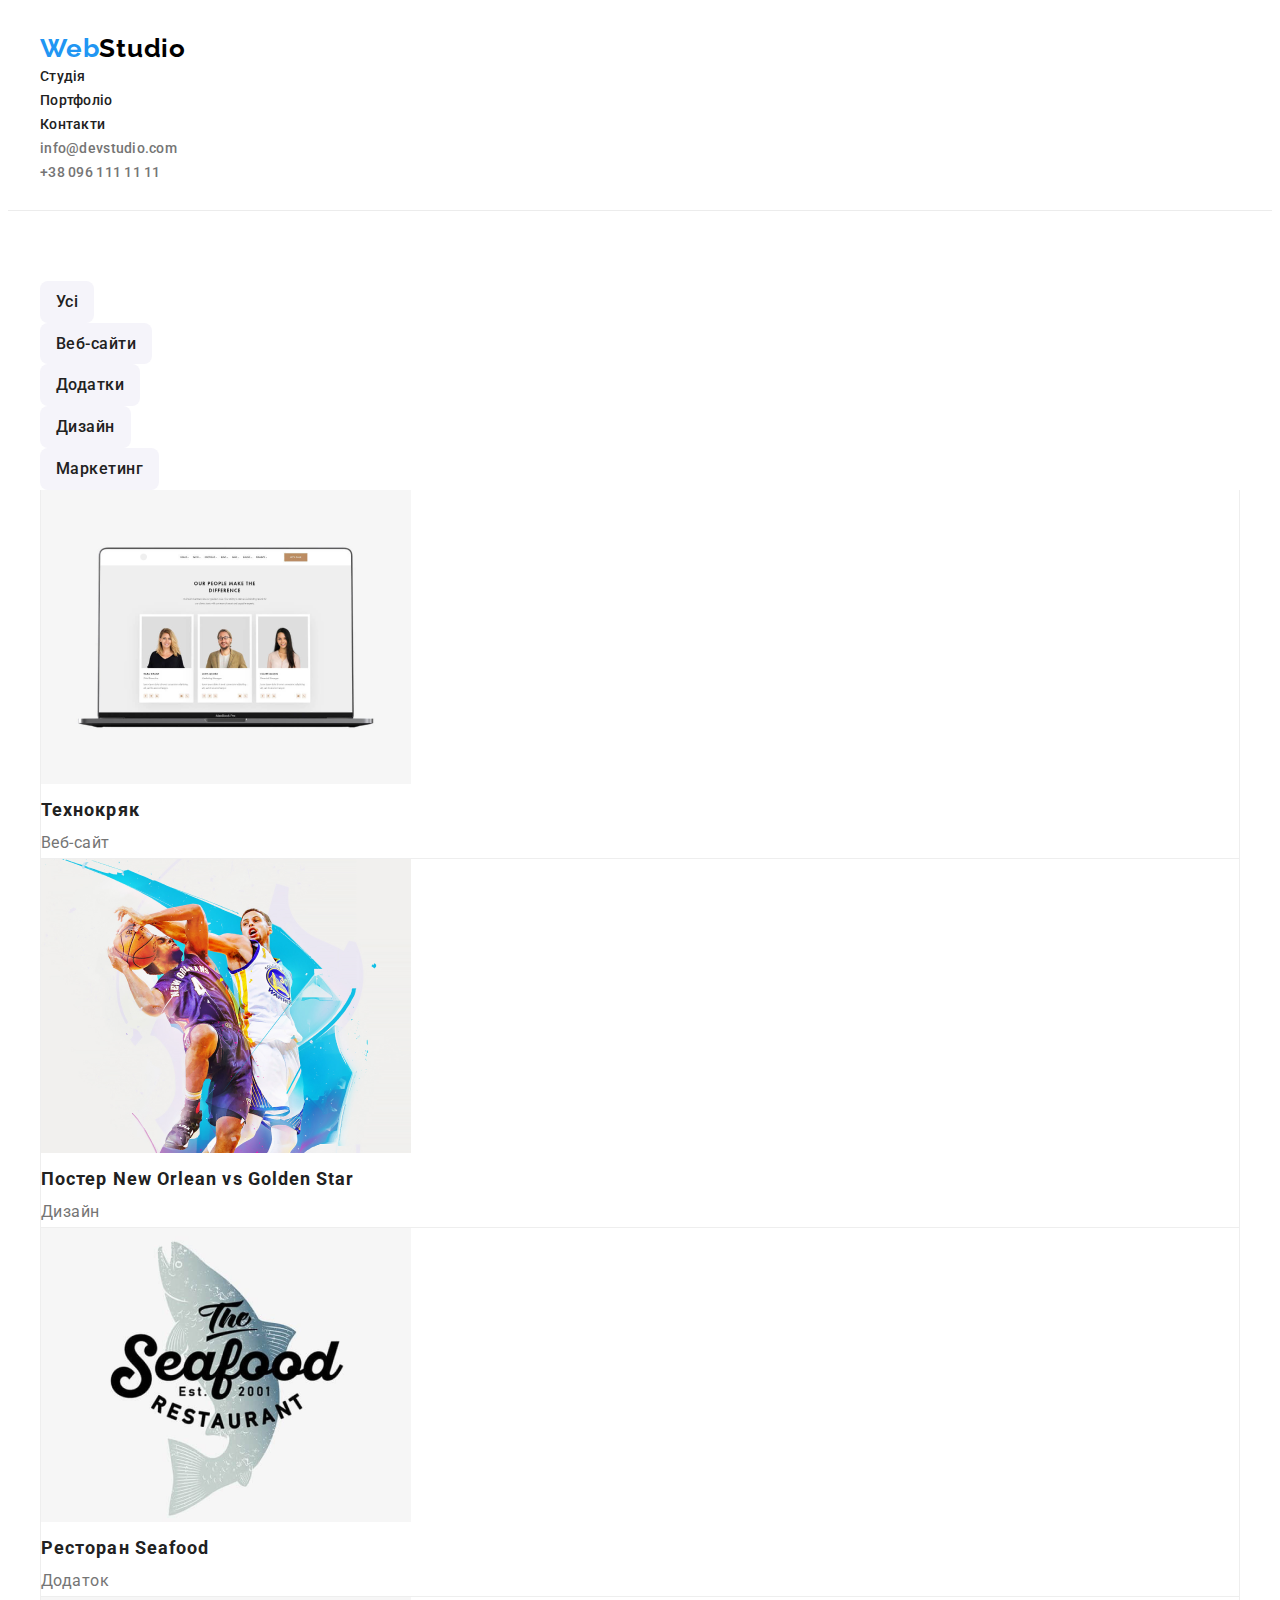
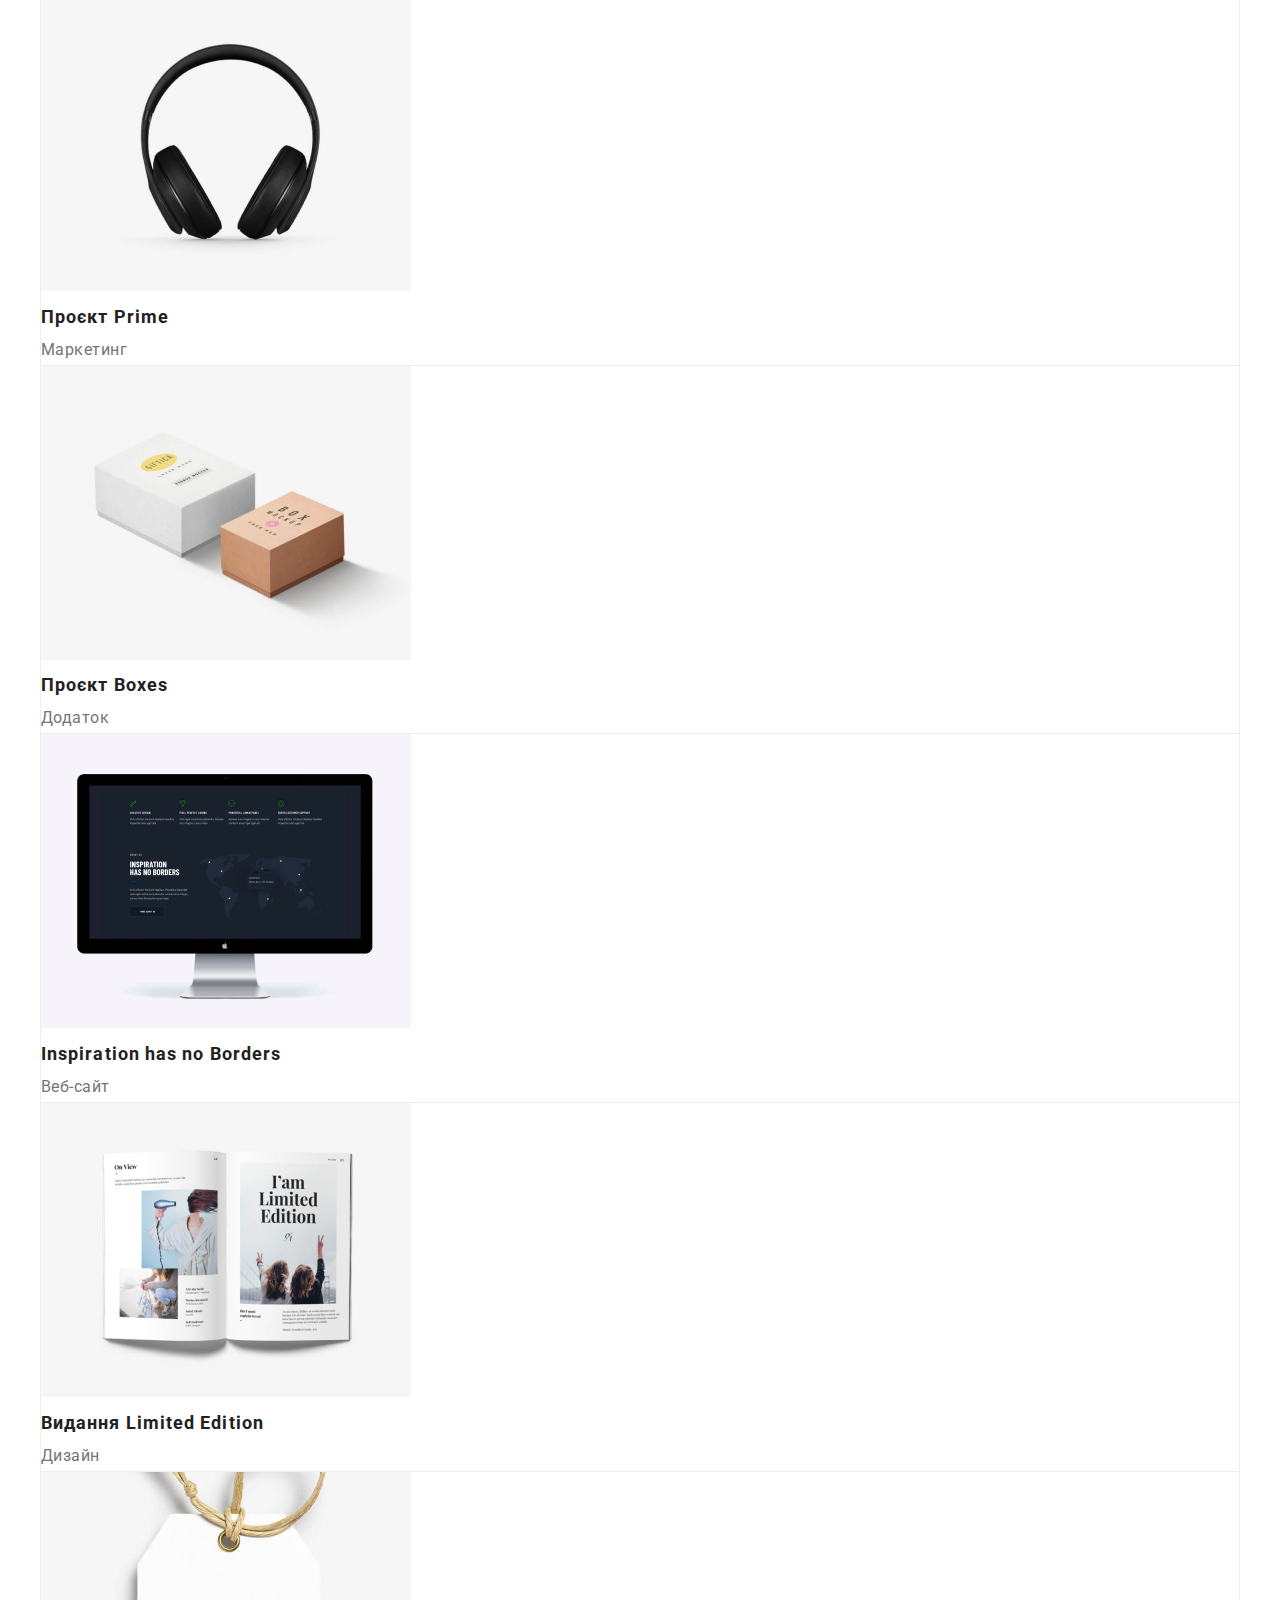
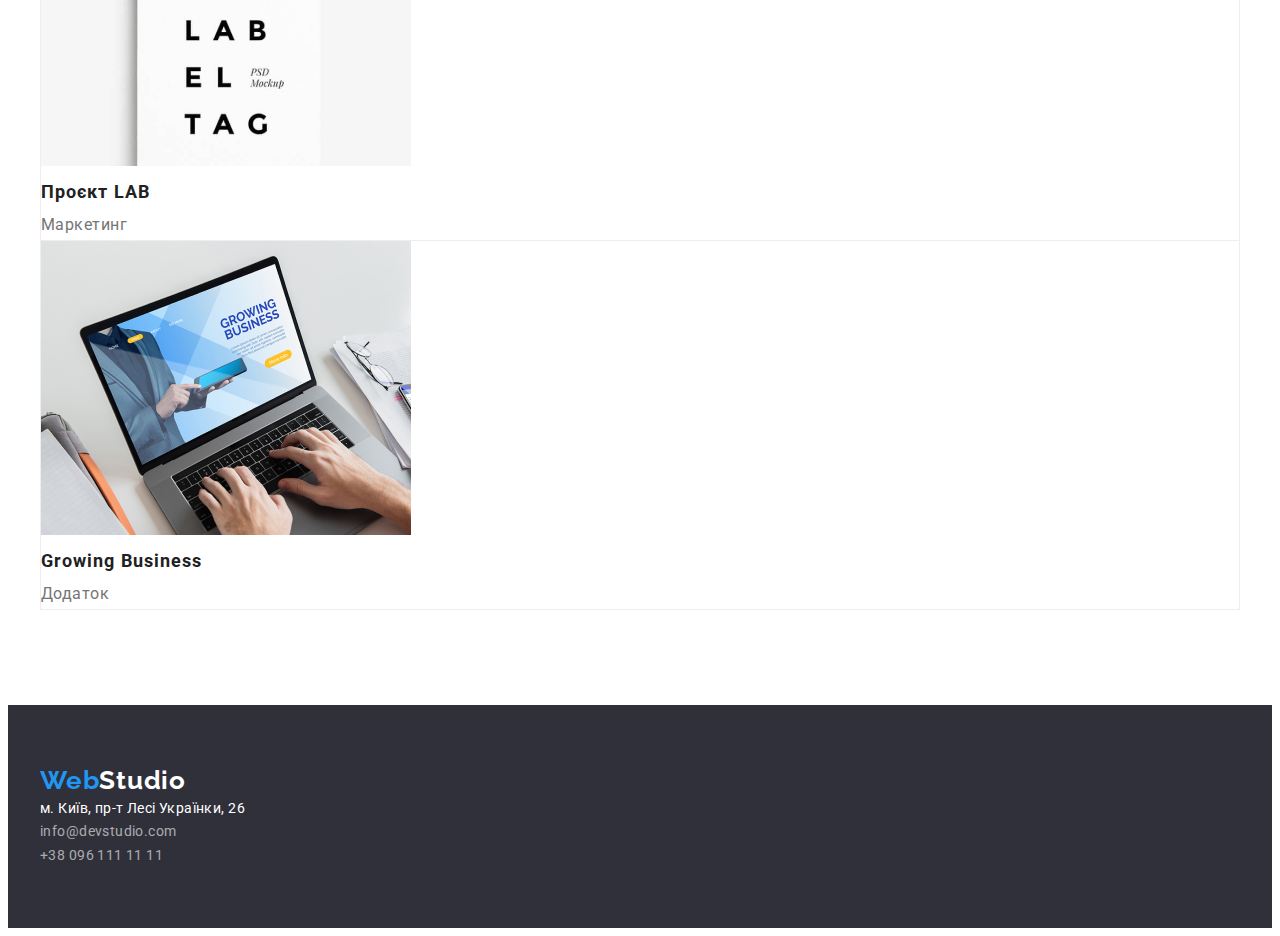
==== commit 935455eb: "add paddings" ====
--- a/src/pages/portfolio.html
+++ b/src/pages/portfolio.html
@@ -4,210 +4,217 @@
     <meta charset="UTF-8" />
     <meta name="viewport" content="width=device-width, initial-scale=1.0" />
     <title>Portfolio</title>
-    <link rel="stylesheet" href="../styles/style.css" />
     <link rel="preconnect" href="https://fonts.googleapis.com" />
     <link rel="preconnect" href="https://fonts.gstatic.com" crossorigin />
     <link
       href="https://fonts.googleapis.com/css2?family=Raleway:wght@700&family=Roboto:wdth,wght@75..100,100..900&display=swap"
       rel="stylesheet"
     />
+    <link rel="stylesheet" href="../styles/reset.css" />
+    <link rel="stylesheet" href="../styles/style.css" />
   </head>
   <body>
     <!--Header-->
     <header class="header">
-      <a class="logo" href="../../index.html"
-        >Web<span class="logo-part">Studio</span></a
-      >
-      <nav class="navigation">
-        <ul class="nav-list">
-          <li class="nav-item">
-            <a class="nav-link" href="../../index.html">Студія</a>
+      <div class="container">
+        <a class="logo" href="../../index.html"
+          >Web<span class="logo-part">Studio</span></a
+        >
+        <nav class="navigation">
+          <ul class="nav-list">
+            <li class="nav-item">
+              <a class="nav-link" href="../../index.html">Студія</a>
+            </li>
+            <li class="nav-item">
+              <a class="nav-link" href="./portfolio.html">Портфоліо</a>
+            </li>
+            <li class="nav-item">
+              <a class="nav-link" href="#">Контакти</a>
+            </li>
+          </ul>
+        </nav>
+        <ul class="header-contacts-list">
+          <li class="header-contacts-item">
+            <a class="header-contacts-link" href="mailto:info@devstudio.com"
+              >info@devstudio.com</a
+            >
           </li>
-          <li class="nav-item">
-            <a class="nav-link" href="./portfolio.html">Портфоліо</a>
-          </li>
-          <li class="nav-item">
-            <a class="nav-link" href="#">Контакти</a>
+          <li class="header-contacts-item">
+            <a class="header-contacts-link" href="tel:+380961111111"
+              >+38 096 111 11 11</a
+            >
           </li>
         </ul>
-      </nav>
-      <ul class="header-contacts-list">
-        <li class="header-contacts-item">
-          <a class="header-contacts-link" href="mailto:info@devstudio.com"
-            >info@devstudio.com</a
-          >
-        </li>
-        <li class="header-contacts-item">
-          <a class="header-contacts-link" href="tel:+380961111111"
-            >+38 096 111 11 11</a
-          >
-        </li>
-      </ul>
+      </div>
     </header>
     <main class="main">
       <!--Portfolio section-->
       <section class="portfolio">
-        <h1 hidden>Portfolio section</h1>
-        <!--Button list-->
-        <ul class="filter-list">
-          <li class="filter-item">
-            <button class="filter-button" type="button">Усі</button>
-          </li>
-          <li class="filter-item">
-            <button class="filter-button" type="button">Веб-сайти</button>
-          </li>
-          <li class="filter-item">
-            <button class="filter-button" type="button">Додатки</button>
-          </li>
-          <li class="filter-item">
-            <button class="filter-button" type="button">Дизайн</button>
-          </li>
-          <li class="filter-item">
-            <button class="filter-button" type="button">Маркетинг</button>
-          </li>
-        </ul>
-        <!--Projects list-->
-        <ul class="gallery-list">
-          <li class="gallery-item">
-            <article class="gallery">
-              <div class="gallery-photo">
-                <img
-                  class="gallery-img"
-                  src="../img/portfolio/laptop.png"
-                  alt="Технокряк"
-                />
-              </div>
-              <h3 class="gallery-name">Технокряк</h3>
-              <p class="gallery-category">Веб-сайт</p>
-            </article>
-          </li>
-          <li class="gallery-item">
-            <article class="gallery">
-              <div class="gallery-photo">
-                <img
-                  class="gallery-img"
-                  src="../img/portfolio/poster.png"
-                  alt="Постер New Orlean vs Golden Star"
-                />
-              </div>
-              <h3 class="gallery-name">Постер New Orlean vs Golden Star</h3>
-              <p class="gallery-category">Дизайн</p>
-            </article>
-          </li>
-          <li class="gallery-item">
-            <article class="gallery">
-              <div class="gallery-photo">
-                <img
-                  class="gallery-img"
-                  src="../img/portfolio/restaurant.png"
-                  alt="Ресторан Seafood"
-                />
-              </div>
-              <h3 class="gallery-name">Ресторан Seafood</h3>
-              <p class="gallery-category">Додаток</p>
-            </article>
-          </li>
-          <li class="gallery-item">
-            <article class="gallery">
-              <div class="gallery-photo">
-                <img
-                  class="gallery-img"
-                  src="../img/portfolio/headphones.png"
-                  alt="Проєкт Prime"
-                />
-              </div>
-              <h3 class="gallery-name">Проєкт Prime</h3>
-              <p class="gallery-category">Маркетинг</p>
-            </article>
-          </li>
-          <li class="gallery-item">
-            <article class="gallery">
-              <div class="gallery-photo">
-                <img
-                  class="gallery-img"
-                  src="../img/portfolio/boxes.png"
-                  alt="Проєкт Boxes"
-                />
-              </div>
-              <h3 class="gallery-name">Проєкт Boxes</h3>
-              <p class="gallery-category">Додаток</p>
-            </article>
-          </li>
-          <li class="gallery-item">
-            <article class="gallery">
-              <div class="gallery-photo">
-                <img
-                  class="gallery-img"
-                  src="../img/portfolio/desktop.png"
-                  alt="Inspiration has no Borders"
-                />
-              </div>
-              <h3 class="gallery-name">Inspiration has no Borders</h3>
-              <p class="gallery-category">Веб-сайт</p>
-            </article>
-          </li>
-          <li class="gallery-item">
-            <article class="gallery">
-              <div class="gallery-photo">
-                <img
-                  class="gallery-img"
-                  src="../img/portfolio/books.png"
-                  alt="Видання Limited Edition"
-                />
-              </div>
-              <h3 class="gallery-name">Видання Limited Edition</h3>
-              <p class="gallery-category">Дизайн</p>
-            </article>
-          </li>
-          <li class="gallery-item">
-            <article class="gallery">
-              <div class="gallery-photo">
-                <img
-                  class="gallery-img"
-                  src="../img/portfolio/lab.png"
-                  alt="Проєкт LAB"
-                />
-              </div>
-              <h3 class="gallery-name">Проєкт LAB</h3>
-              <p class="gallery-category">Маркетинг</p>
-            </article>
-          </li>
-          <li class="gallery-item">
-            <article class="gallery">
-              <div class="gallery-photo">
-                <img
-                  class="gallery-img"
-                  src="../img/portfolio/laptop-2.png"
-                  alt="Growing Business"
-                />
-              </div>
-              <h3 class="gallery-name">Growing Business</h3>
-              <p class="gallery-category">Додаток</p>
-            </article>
-          </li>
-        </ul>
+        <div class="container">
+          <h1 hidden>Portfolio section</h1>
+          <!--Button list-->
+          <ul class="filter-list">
+            <li class="filter-item">
+              <button class="filter-button" type="button">Усі</button>
+            </li>
+            <li class="filter-item">
+              <button class="filter-button" type="button">Веб-сайти</button>
+            </li>
+            <li class="filter-item">
+              <button class="filter-button" type="button">Додатки</button>
+            </li>
+            <li class="filter-item">
+              <button class="filter-button" type="button">Дизайн</button>
+            </li>
+            <li class="filter-item">
+              <button class="filter-button" type="button">Маркетинг</button>
+            </li>
+          </ul>
+          <!--Projects list-->
+          <ul class="gallery-list">
+            <li class="gallery-item">
+              <article class="gallery">
+                <div class="gallery-photo">
+                  <img
+                    class="gallery-img"
+                    src="../img/portfolio/laptop.png"
+                    alt="Технокряк"
+                  />
+                </div>
+                <h3 class="gallery-name">Технокряк</h3>
+                <p class="gallery-category">Веб-сайт</p>
+              </article>
+            </li>
+            <li class="gallery-item">
+              <article class="gallery">
+                <div class="gallery-photo">
+                  <img
+                    class="gallery-img"
+                    src="../img/portfolio/poster.png"
+                    alt="Постер New Orlean vs Golden Star"
+                  />
+                </div>
+                <h3 class="gallery-name">Постер New Orlean vs Golden Star</h3>
+                <p class="gallery-category">Дизайн</p>
+              </article>
+            </li>
+            <li class="gallery-item">
+              <article class="gallery">
+                <div class="gallery-photo">
+                  <img
+                    class="gallery-img"
+                    src="../img/portfolio/restaurant.png"
+                    alt="Ресторан Seafood"
+                  />
+                </div>
+                <h3 class="gallery-name">Ресторан Seafood</h3>
+                <p class="gallery-category">Додаток</p>
+              </article>
+            </li>
+            <li class="gallery-item">
+              <article class="gallery">
+                <div class="gallery-photo">
+                  <img
+                    class="gallery-img"
+                    src="../img/portfolio/headphones.png"
+                    alt="Проєкт Prime"
+                  />
+                </div>
+                <h3 class="gallery-name">Проєкт Prime</h3>
+                <p class="gallery-category">Маркетинг</p>
+              </article>
+            </li>
+            <li class="gallery-item">
+              <article class="gallery">
+                <div class="gallery-photo">
+                  <img
+                    class="gallery-img"
+                    src="../img/portfolio/boxes.png"
+                    alt="Проєкт Boxes"
+                  />
+                </div>
+                <h3 class="gallery-name">Проєкт Boxes</h3>
+                <p class="gallery-category">Додаток</p>
+              </article>
+            </li>
+            <li class="gallery-item">
+              <article class="gallery">
+                <div class="gallery-photo">
+                  <img
+                    class="gallery-img"
+                    src="../img/portfolio/desktop.png"
+                    alt="Inspiration has no Borders"
+                  />
+                </div>
+                <h3 class="gallery-name">Inspiration has no Borders</h3>
+                <p class="gallery-category">Веб-сайт</p>
+              </article>
+            </li>
+            <li class="gallery-item">
+              <article class="gallery">
+                <div class="gallery-photo">
+                  <img
+                    class="gallery-img"
+                    src="../img/portfolio/books.png"
+                    alt="Видання Limited Edition"
+                  />
+                </div>
+                <h3 class="gallery-name">Видання Limited Edition</h3>
+                <p class="gallery-category">Дизайн</p>
+              </article>
+            </li>
+            <li class="gallery-item">
+              <article class="gallery">
+                <div class="gallery-photo">
+                  <img
+                    class="gallery-img"
+                    src="../img/portfolio/lab.png"
+                    alt="Проєкт LAB"
+                  />
+                </div>
+                <h3 class="gallery-name">Проєкт LAB</h3>
+                <p class="gallery-category">Маркетинг</p>
+              </article>
+            </li>
+            <li class="gallery-item">
+              <article class="gallery">
+                <div class="gallery-photo">
+                  <img
+                    class="gallery-img"
+                    src="../img/portfolio/laptop-2.png"
+                    alt="Growing Business"
+                  />
+                </div>
+                <h3 class="gallery-name">Growing Business</h3>
+                <p class="gallery-category">Додаток</p>
+              </article>
+            </li>
+          </ul>
+        </div>
       </section>
     </main>
     <!--Footer-->
     <footer class="footer">
-      <a class="footer-logo" href="../../index.html"
-        >Web<span class="footer-logo-part">Studio</span></a
-      >
-      <address class="footer-adress">
-        <p class="footer-adress-text">м. Київ, пр-т Лесі Українки, 26</p>
-        <ul class="footer-contacts-list">
-          <li class="footer-contacts-item">
-            <a class="footer-contacts-link" href="mailto:info@devstudio.com"
-              >info@devstudio.com</a
-            >
-          </li>
-          <li class="footer-contacts-item">
-            <a class="footer-contacts-link" href="tel:+380961111111"
-              >+38 096 111 11 11</a
-            >
-          </li>
-        </ul>
-      </address>
+      <div class="container">
+        <a class="footer-logo" href="../../index.html"
+          >Web<span class="footer-logo-part">Studio</span></a
+        >
+        <address class="footer-adress">
+          <p class="footer-adress-text">м. Київ, пр-т Лесі Українки, 26</p>
+          <ul class="footer-contacts-list">
+            <li class="footer-contacts-item">
+              <a class="footer-contacts-link" href="mailto:info@devstudio.com"
+                >info@devstudio.com</a
+              >
+            </li>
+            <li class="footer-contacts-item">
+              <a class="footer-contacts-link" href="tel:+380961111111"
+                >+38 096 111 11 11</a
+              >
+            </li>
+          </ul>
+        </address>
+      </div>
     </footer>
   </body>
 </html>
--- a/src/styles/style.css
+++ b/src/styles/style.css
@@ -32,6 +32,14 @@
   color: var(--color-text-main);
 }
 
+.container {
+  max-width: 1200px;
+  margin-right: auto;
+  margin-left: auto;
+  padding-right: 15px;
+  padding-left: 15px;
+}
+
 /*HEADER*/
 .logo {
   font-family: var(--font-secondary);
@@ -44,6 +52,10 @@
   letter-spacing: 0.03em;
 }
 
+.header {
+  padding-top: 25px;
+  padding-bottom: 25px;
+}
 .logo-part {
   color: var(--color-second-logo);
   letter-spacing: 0.03em;
@@ -76,10 +88,12 @@
   color: var(--color-first-logo);
 }
 
-/*STUDIO SECTIONS*/
+/*Hero Section*/
 .hero {
   background-color: var(--color-bg-primary);
   border-top: 1px solid var(--color-header-border);
+  padding-top: 200px;
+  padding-bottom: 200px;
 }
 
 .hero-title {
@@ -110,6 +124,11 @@
   transform: translateY(-2px);
 }
 
+/*Work Details Section*/
+.advantures {
+  padding-top: 95px;
+  padding-bottom: 95px;
+}
 .advantures-title {
   font-size: 14px;
   font-weight: 700;
@@ -127,6 +146,7 @@
   letter-spacing: 0.03em;
 }
 
+/*Work Section*/
 .work-title {
   color: var(--color-text-title);
   font-size: 36px;
@@ -134,11 +154,17 @@
   line-height: 1.16;
   letter-spacing: 0.03em;
   text-align: center;
+}
+
+.work {
+  padding-bottom: 95px;
 }
 
 /*Team Section*/
 .team {
   background-color: var(--color-team-section);
+  padding-top: 190px;
+  padding-bottom: 50px;
 }
 
 .teammate {
@@ -183,6 +209,8 @@
 /*FOOTER*/
 .footer {
   background-color: var(--color-bg-primary);
+  padding-top: 60px;
+  padding-bottom: 60px;
 }
 
 .footer-logo {
@@ -225,6 +253,10 @@
   color: var(--color-work-section);
 }
 /*PORTFOLIO SECTION*/
+.portfolio {
+  padding-top: 70px;
+  padding-bottom: 95px;
+}
 .filter-button {
   font-size: 16px;
   font-weight: 500;
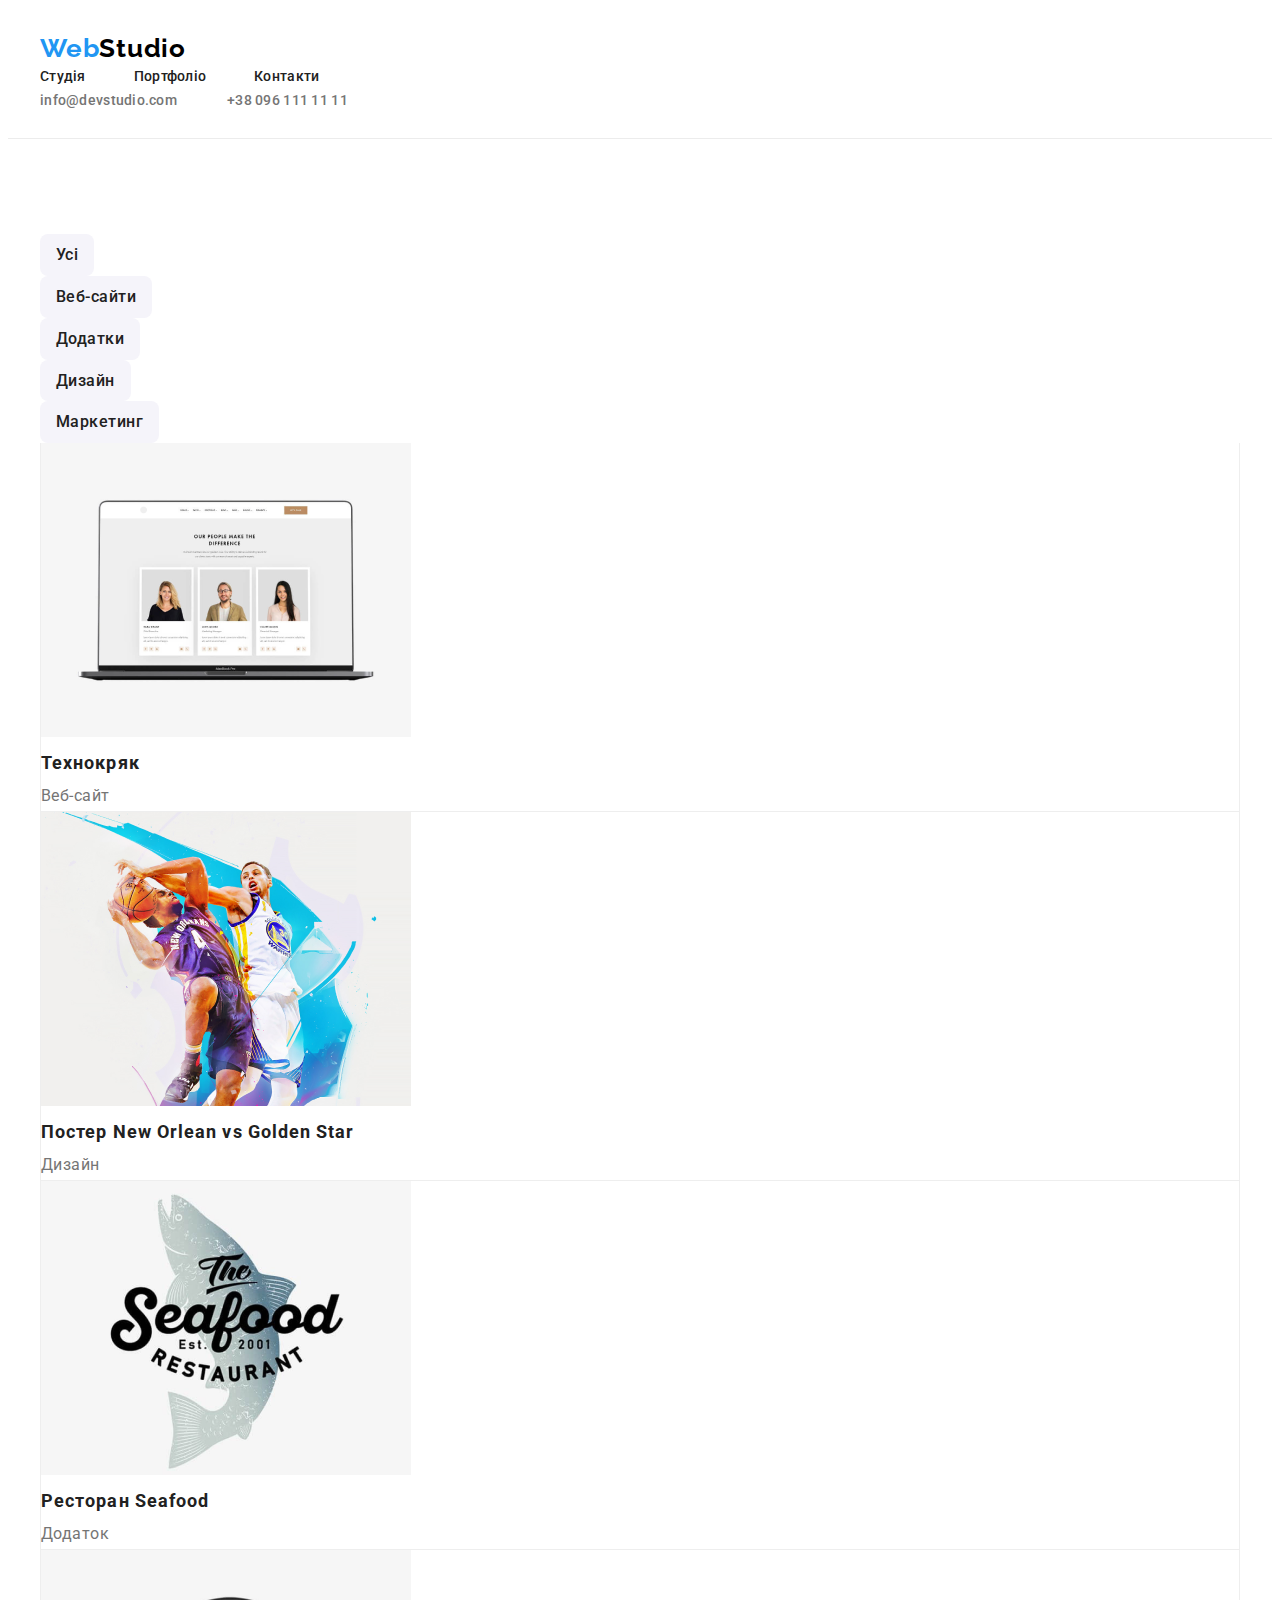
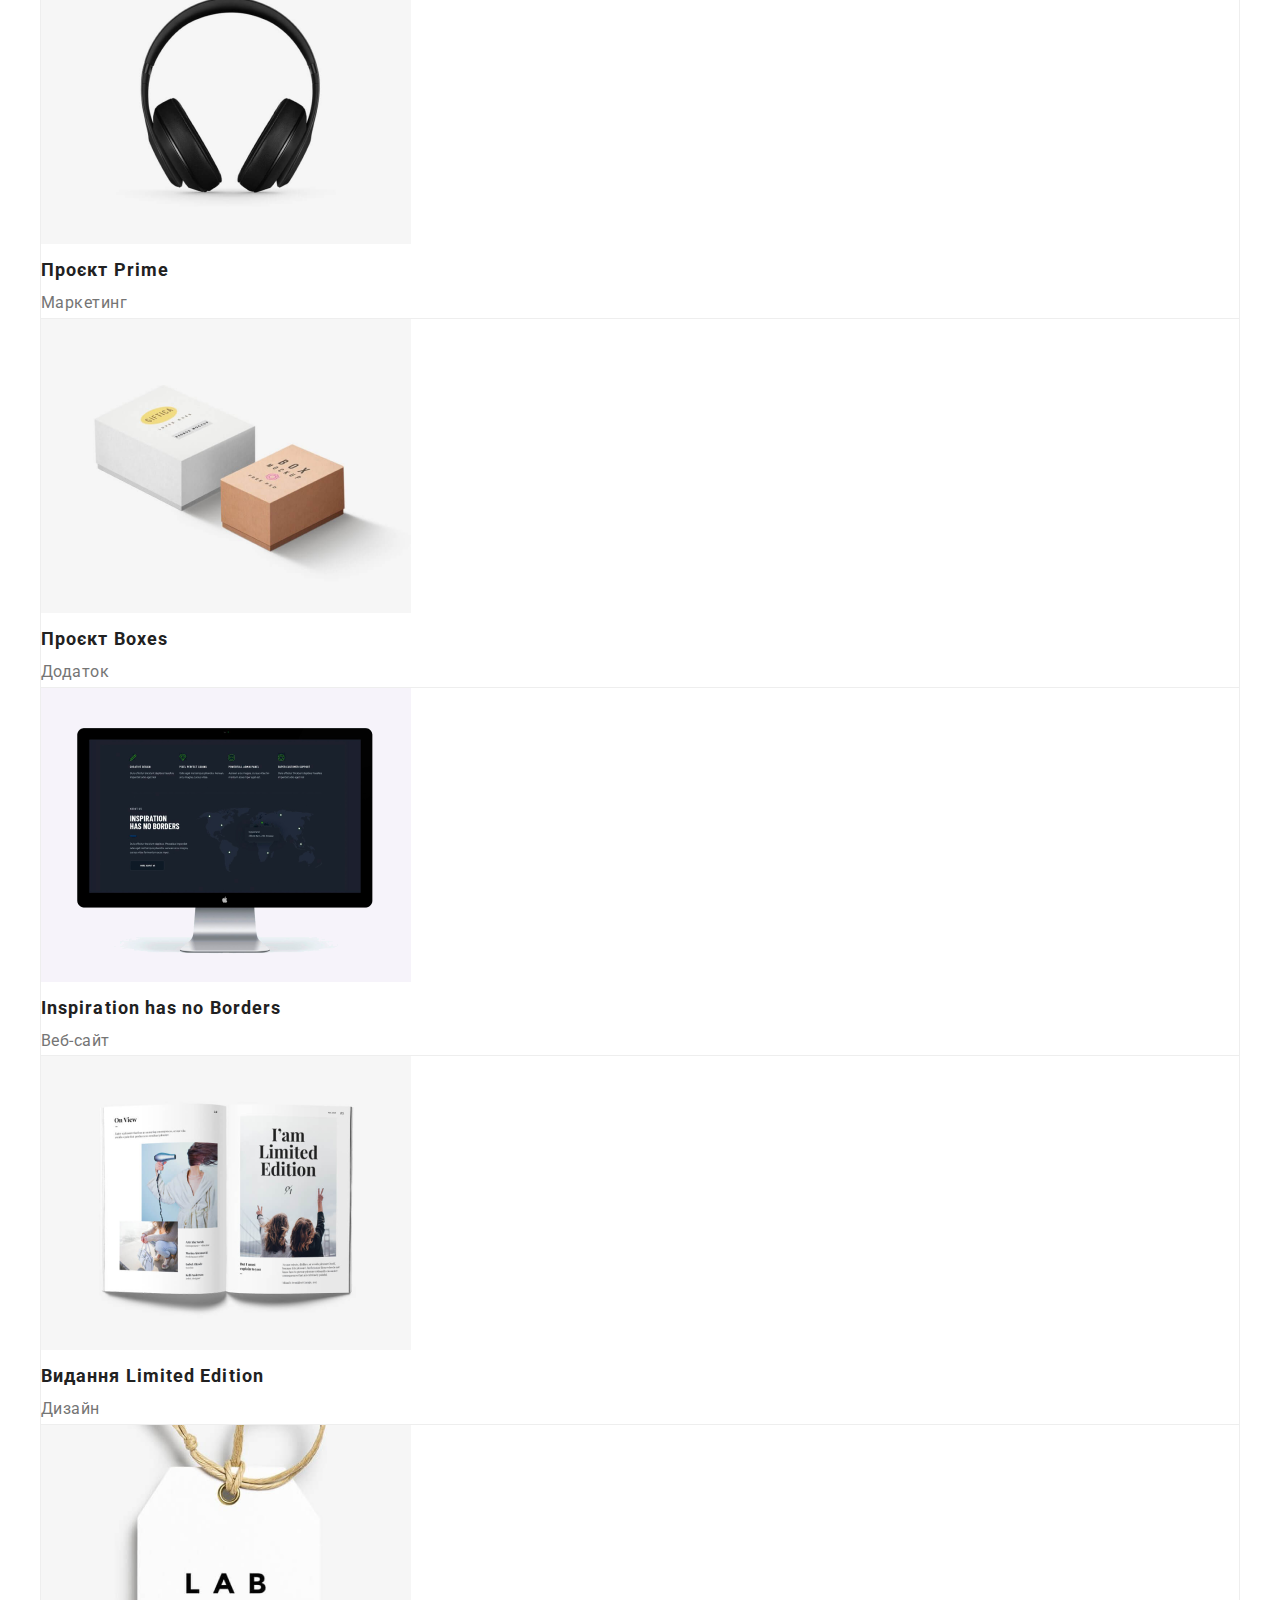
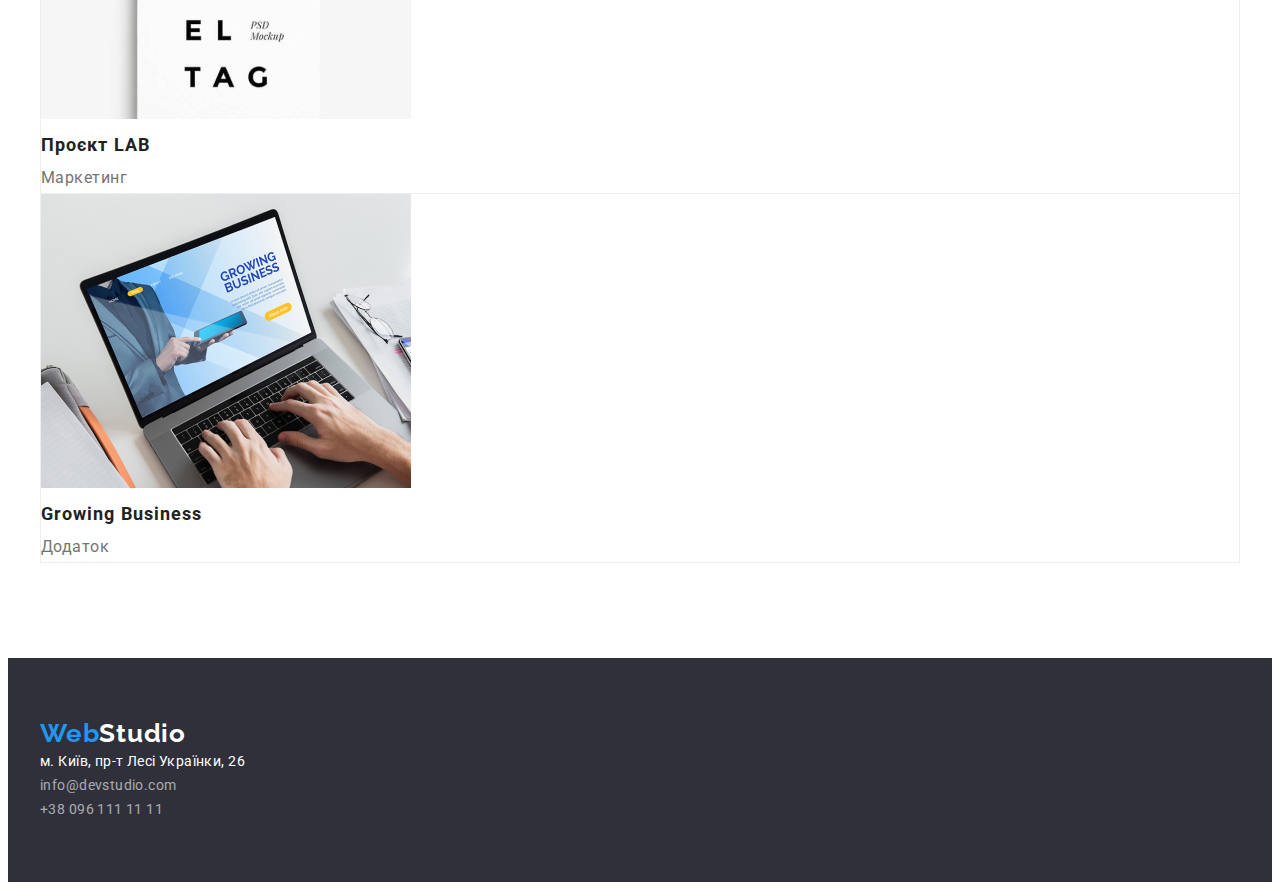
==== commit 9816db7f: "added flexboxes and changed the location of objects" ====
--- a/src/pages/portfolio.html
+++ b/src/pages/portfolio.html
@@ -9,6 +9,13 @@
     <link
       href="https://fonts.googleapis.com/css2?family=Raleway:wght@700&family=Roboto:wdth,wght@75..100,100..900&display=swap"
       rel="stylesheet"
+    />
+    <link
+      rel="stylesheet"
+      href="https://cdnjs.cloudflare.com/ajax/libs/modern-normalize/3.0.1/modern-normalize.min.css"
+      integrity="sha512-q6WgHqiHlKyOqslT/lgBgodhd03Wp4BEqKeW6nNtlOY4quzyG3VoQKFrieaCeSnuVseNKRGpGeDU3qPmabCANg=="
+      crossorigin="anonymous"
+      referrerpolicy="no-referrer"
     />
     <link rel="stylesheet" href="../styles/reset.css" />
     <link rel="stylesheet" href="../styles/style.css" />
--- a/src/styles/style.css
+++ b/src/styles/style.css
@@ -52,14 +52,32 @@
   letter-spacing: 0.03em;
 }
 
+.header-container {
+  display: flex;
+  justify-content: space-between;
+  align-items: center;
+  max-width: 1200px;
+}
+
 .header {
   padding-top: 25px;
   padding-bottom: 25px;
 }
+
+.logo {
+  margin-right: 93px;
+}
 .logo-part {
   color: var(--color-second-logo);
   letter-spacing: 0.03em;
 }
+
+.nav-list {
+  display: flex;
+  gap: 48px;
+  margin-right: 344px;
+}
+
 .nav-link {
   text-decoration: none;
   font-weight: 500;
@@ -74,6 +92,11 @@
   color: var(--color-text-main);
   line-height: 1.14;
   letter-spacing: 0.02em;
+}
+
+.header-contacts-list {
+  display: flex;
+  gap: 50px;
 }
 
 .nav-link:hover {
@@ -96,6 +119,18 @@
   padding-bottom: 200px;
 }
 
+.hero-container {
+  display: flex;
+  justify-content: center;
+  max-width: 1630px;
+}
+
+.hero-description {
+  display: flex;
+  flex-direction: column;
+  align-items: center;
+}
+
 .hero-title {
   color: var(--color-work-section);
   font-weight: 900;
@@ -104,6 +139,7 @@
   letter-spacing: 0.06em;
   text-transform: uppercase;
   text-align: center;
+  max-width: 696px;
 }
 
 .hero-button {
@@ -113,11 +149,12 @@
   line-height: 1.87;
   cursor: pointer;
   border: none;
-  padding: 10px 20px;
+  padding: 10px 32px;
   border-radius: 5px;
   letter-spacing: 0.06em;
   text-align: center;
   box-shadow: 0 4px 4px 0 rgba(0, 0, 0, 0.15);
+  margin-top: 30px;
 }
 
 .hero-button:hover {
@@ -129,6 +166,12 @@
   padding-top: 95px;
   padding-bottom: 95px;
 }
+
+.advantures-list {
+  display: flex;
+  flex-direction: row;
+  gap: 30px;
+}
 .advantures-title {
   font-size: 14px;
   font-weight: 700;
@@ -136,6 +179,7 @@
   color: var(--color-text-title);
   letter-spacing: 0.03em;
   text-transform: uppercase;
+  margin-bottom: 10px;
 }
 
 .advantures-text {
@@ -147,24 +191,37 @@
 }
 
 /*Work Section*/
-.work-title {
-  color: var(--color-text-title);
-  font-size: 36px;
-  font-weight: 700;
-  line-height: 1.16;
-  letter-spacing: 0.03em;
-  text-align: center;
-}
-
 .work {
   padding-bottom: 95px;
+}
+
+.work-title {
+  color: var(--color-text-title);
+  font-size: 36px;
+  font-weight: 700;
+  line-height: 1.16;
+  letter-spacing: 0.03em;
+  text-align: center;
+  margin-bottom: 50px;
+}
+
+.work-list {
+  display: flex;
+  flex-direction: row;
+  gap: 30px;
 }
 
 /*Team Section*/
 .team {
   background-color: var(--color-team-section);
-  padding-top: 190px;
-  padding-bottom: 50px;
+  padding-top: 95px;
+  padding-bottom: 95px;
+}
+
+.team-list {
+  display: flex;
+  flex-direction: row;
+  gap: 30px;
 }
 
 .teammate {
@@ -186,6 +243,7 @@
   line-height: 1.16;
   letter-spacing: 0.03em;
   text-align: center;
+  margin-bottom: 50px;
 }
 
 .teammate-name {
@@ -254,7 +312,7 @@
 }
 /*PORTFOLIO SECTION*/
 .portfolio {
-  padding-top: 70px;
+  padding-top: 95px;
   padding-bottom: 95px;
 }
 .filter-button {
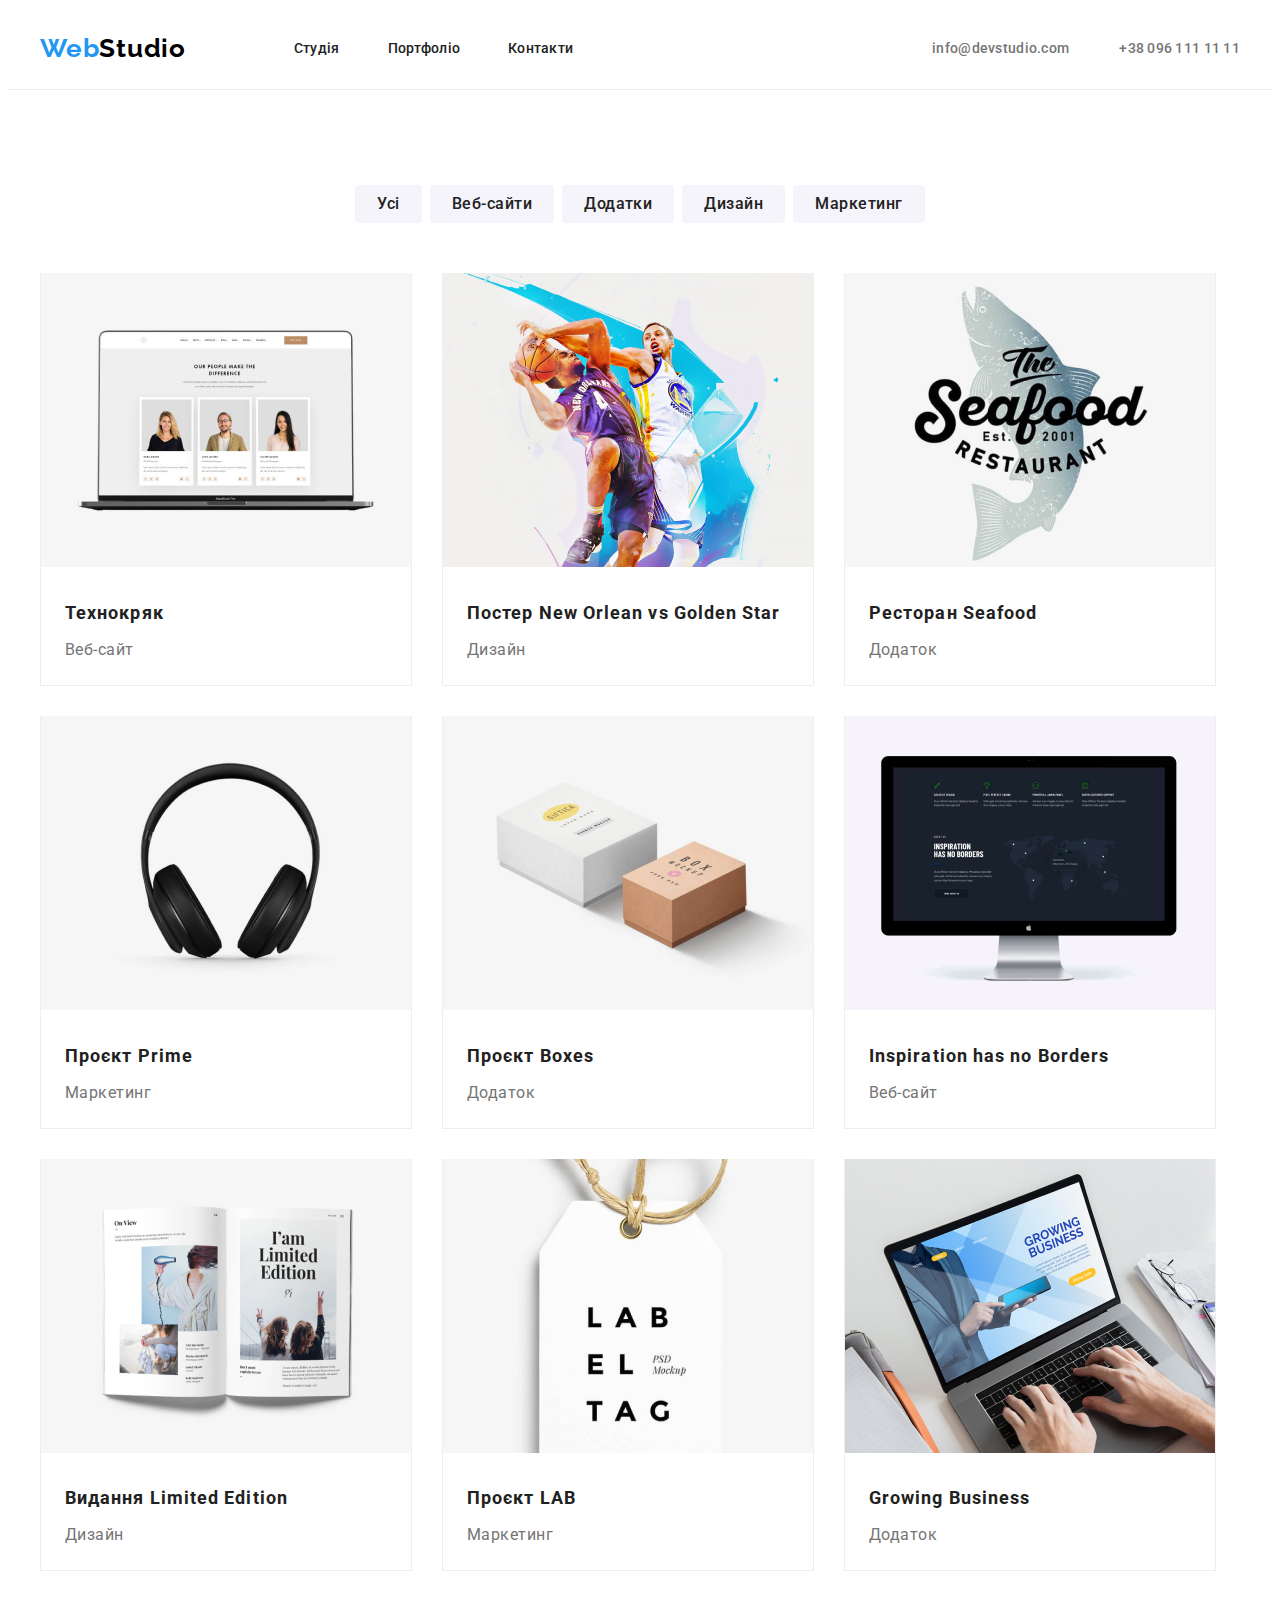
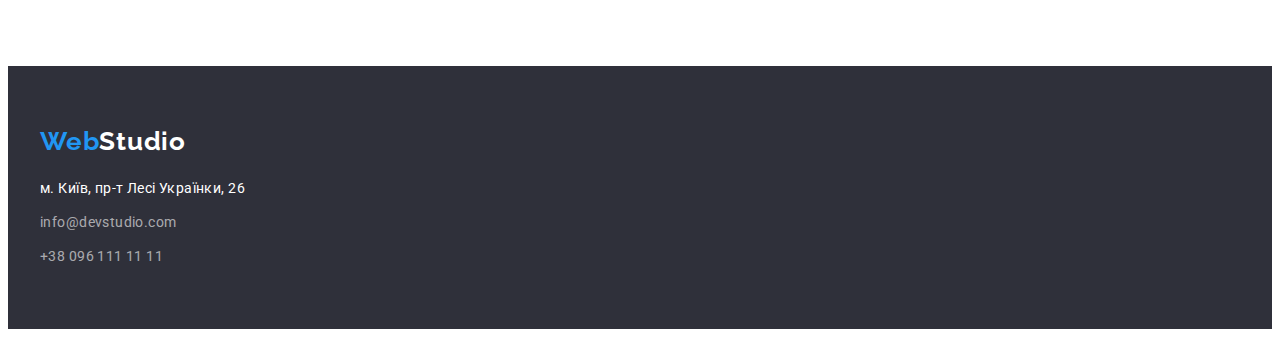
==== commit 4ba48660: "changed the location of objects on the portfolio page" ====
--- a/src/pages/portfolio.html
+++ b/src/pages/portfolio.html
@@ -23,7 +23,7 @@
   <body>
     <!--Header-->
     <header class="header">
-      <div class="container">
+      <div class="container header-container">
         <a class="logo" href="../../index.html"
           >Web<span class="logo-part">Studio</span></a
         >
@@ -57,7 +57,7 @@
     <main class="main">
       <!--Portfolio section-->
       <section class="portfolio">
-        <div class="container">
+        <div class="container portfolio-container">
           <h1 hidden>Portfolio section</h1>
           <!--Button list-->
           <ul class="filter-list">
@@ -77,7 +77,9 @@
               <button class="filter-button" type="button">Маркетинг</button>
             </li>
           </ul>
-          <!--Projects list-->
+        </div>
+        <!--Projects list-->
+        <div class="container gallery-container">
           <ul class="gallery-list">
             <li class="gallery-item">
               <article class="gallery">
@@ -202,19 +204,19 @@
     </main>
     <!--Footer-->
     <footer class="footer">
-      <div class="container">
+      <div class="container footer-container">
         <a class="footer-logo" href="../../index.html"
           >Web<span class="footer-logo-part">Studio</span></a
         >
         <address class="footer-adress">
           <p class="footer-adress-text">м. Київ, пр-т Лесі Українки, 26</p>
           <ul class="footer-contacts-list">
-            <li class="footer-contacts-item">
+            <li class="footer-contacts-item-email">
               <a class="footer-contacts-link" href="mailto:info@devstudio.com"
                 >info@devstudio.com</a
               >
             </li>
-            <li class="footer-contacts-item">
+            <li class="footer-contacts-item-tel">
               <a class="footer-contacts-link" href="tel:+380961111111"
                 >+38 096 111 11 11</a
               >
--- a/src/styles/style.css
+++ b/src/styles/style.css
@@ -150,7 +150,7 @@
   cursor: pointer;
   border: none;
   padding: 10px 32px;
-  border-radius: 5px;
+  border-radius: 4px;
   letter-spacing: 0.06em;
   text-align: center;
   box-shadow: 0 4px 4px 0 rgba(0, 0, 0, 0.15);
@@ -232,6 +232,9 @@
   height: 368px;
 }
 
+.teammate-photo {
+  margin-bottom: 30px;
+}
 .teammate-img {
   width: 270px;
   height: 260px;
@@ -253,6 +256,7 @@
   font-weight: 500;
   letter-spacing: 0.03em;
   text-align: center;
+  margin-bottom: 10px;
 }
 
 .teammate-role {
@@ -262,9 +266,10 @@
   font-weight: 400;
   letter-spacing: 0.03em;
   text-align: center;
-}
-
-/*FOOTER*/
+  margin-bottom: 30px;
+}
+
+/*FOOTERR*/
 .footer {
   background-color: var(--color-bg-primary);
   padding-top: 60px;
@@ -280,11 +285,14 @@
   cursor: pointer;
   color: var(--color-first-logo);
   letter-spacing: 0.03em;
+  display: flex;
+  margin-bottom: 20px;
 }
 
 .footer-logo-part {
   color: var(--color-work-section);
   letter-spacing: 0.03em;
+  display: flex;
 }
 
 .footer-adress-text {
@@ -294,6 +302,10 @@
   font-weight: 400;
   font-style: normal;
   letter-spacing: 0.03em;
+  margin-bottom: 10px;
+}
+.footer-contacts-item-email {
+  margin-bottom: 10px;
 }
 
 .footer-contacts-link {
@@ -305,16 +317,28 @@
   cursor: pointer;
   font-style: normal;
   letter-spacing: 0.03em;
+  margin-bottom: 10px;
 }
 
 .footer-contacts-link:hover {
   color: var(--color-work-section);
 }
+
 /*PORTFOLIO SECTION*/
 .portfolio {
   padding-top: 95px;
   padding-bottom: 95px;
 }
+.portfolio-container {
+  max-width: 1200px;
+}
+.filter-list {
+  display: flex;
+  flex-direction: row;
+  gap: 8px;
+  justify-content: center;
+  margin-bottom: 50px;
+}
 .filter-button {
   font-size: 16px;
   font-weight: 500;
@@ -322,8 +346,8 @@
   color: var(--color-text-title);
   background-color: var(--color-team-section);
   border: none;
-  padding: 8px 16px;
-  border-radius: 8px;
+  padding: 6px 22px;
+  border-radius: 4px;
   cursor: pointer;
   letter-spacing: 0.03em;
   text-align: center;
@@ -334,6 +358,17 @@
   background-color: var(--color-first-logo);
   box-shadow: 0 2px 2px 0 rgba(0, 0, 0, 0.12), 0 1px 2px 0 rgba(0, 0, 0, 0.08),
     0 3px 1px 0 rgba(0, 0, 0, 0.1);
+}
+.gallery-container {
+  display: flex;
+  flex-direction: column;
+  align-items: center;
+}
+.gallery-list {
+  display: flex;
+  flex-wrap: wrap;
+  column-gap: 30px;
+  row-gap: 30px;
 }
 
 .gallery-img {
@@ -345,6 +380,7 @@
   border-right: 1px solid var(--color-gallery-border);
   border-bottom: 1px solid var(--color-gallery-border);
   border-top: none;
+  max-width: 370px;
 }
 
 .gallery-name {
@@ -353,6 +389,10 @@
   line-height: 2;
   font-size: 18px;
   letter-spacing: 0.06em;
+  margin-top: 20px;
+  margin-left: 24px;
+  margin-right: 24px;
+  margin-bottom: 4px;
 }
 
 .gallery-category {
@@ -360,6 +400,10 @@
   font-weight: 400;
   line-height: 1.87;
   letter-spacing: 0.03em;
+  margin-top: 4px;
+  margin-left: 24px;
+  margin-right: 24px;
+  margin-bottom: 20px;
 }
 
 .portfolio {
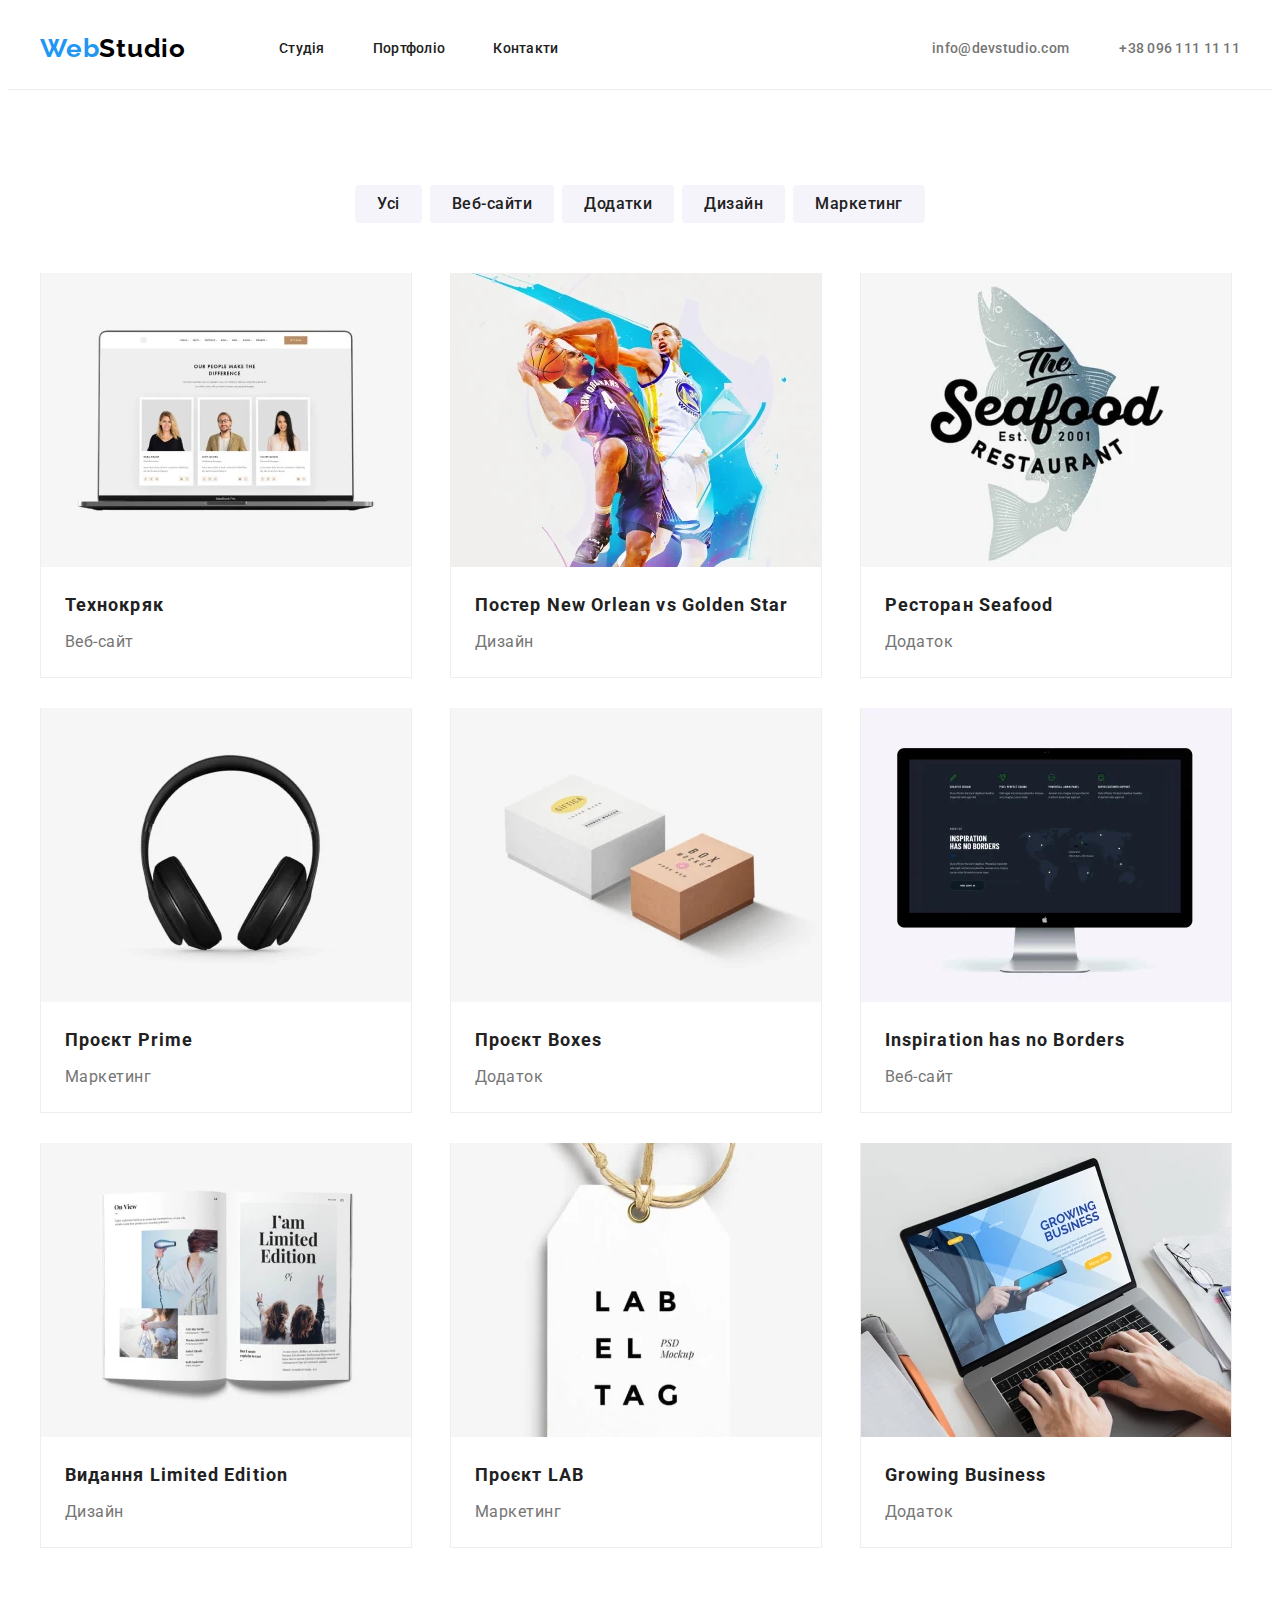
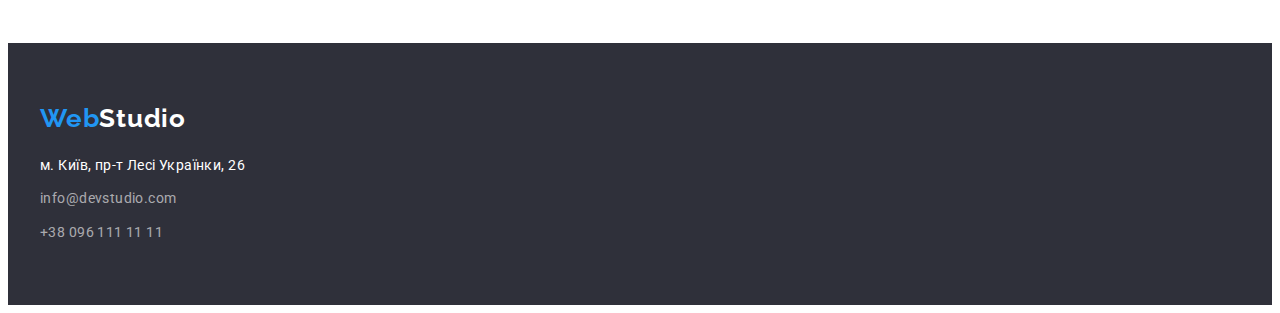
==== commit c691acee: "optimized images" ====
--- a/src/pages/portfolio.html
+++ b/src/pages/portfolio.html
@@ -86,7 +86,7 @@
                 <div class="gallery-photo">
                   <img
                     class="gallery-img"
-                    src="../img/portfolio/laptop.png"
+                    src="../img/portfolio/laptop.webp"
                     alt="Технокряк"
                   />
                 </div>
@@ -99,7 +99,7 @@
                 <div class="gallery-photo">
                   <img
                     class="gallery-img"
-                    src="../img/portfolio/poster.png"
+                    src="../img/portfolio/poster.webp"
                     alt="Постер New Orlean vs Golden Star"
                   />
                 </div>
@@ -112,7 +112,7 @@
                 <div class="gallery-photo">
                   <img
                     class="gallery-img"
-                    src="../img/portfolio/restaurant.png"
+                    src="../img/portfolio/restaurant.webp"
                     alt="Ресторан Seafood"
                   />
                 </div>
@@ -125,7 +125,7 @@
                 <div class="gallery-photo">
                   <img
                     class="gallery-img"
-                    src="../img/portfolio/headphones.png"
+                    src="../img/portfolio/headphones.webp"
                     alt="Проєкт Prime"
                   />
                 </div>
@@ -138,7 +138,7 @@
                 <div class="gallery-photo">
                   <img
                     class="gallery-img"
-                    src="../img/portfolio/boxes.png"
+                    src="../img/portfolio/boxes.webp"
                     alt="Проєкт Boxes"
                   />
                 </div>
@@ -151,7 +151,7 @@
                 <div class="gallery-photo">
                   <img
                     class="gallery-img"
-                    src="../img/portfolio/desktop.png"
+                    src="../img/portfolio/desktop.webp"
                     alt="Inspiration has no Borders"
                   />
                 </div>
@@ -164,7 +164,7 @@
                 <div class="gallery-photo">
                   <img
                     class="gallery-img"
-                    src="../img/portfolio/books.png"
+                    src="../img/portfolio/books.webp"
                     alt="Видання Limited Edition"
                   />
                 </div>
@@ -177,7 +177,7 @@
                 <div class="gallery-photo">
                   <img
                     class="gallery-img"
-                    src="../img/portfolio/lab.png"
+                    src="../img/portfolio/lab.webp"
                     alt="Проєкт LAB"
                   />
                 </div>
@@ -190,7 +190,7 @@
                 <div class="gallery-photo">
                   <img
                     class="gallery-img"
-                    src="../img/portfolio/laptop-2.png"
+                    src="../img/portfolio/laptop-2.webp"
                     alt="Growing Business"
                   />
                 </div>
--- a/src/styles/style.css
+++ b/src/styles/style.css
@@ -32,6 +32,12 @@
   color: var(--color-text-main);
 }
 
+img {
+  display: block;
+  width: 100%;
+  height: auto;
+}
+
 .container {
   max-width: 1200px;
   margin-right: auto;
@@ -41,6 +47,18 @@
 }
 
 /*HEADER*/
+
+.header {
+  padding-top: 25px;
+  padding-bottom: 25px;
+}
+.header-container {
+  display: flex;
+  justify-content: space-between;
+  align-items: center;
+  gap: 93px;
+}
+
 .logo {
   font-family: var(--font-secondary);
   font-size: 26px;
@@ -52,30 +70,18 @@
   letter-spacing: 0.03em;
 }
 
-.header-container {
-  display: flex;
-  justify-content: space-between;
-  align-items: center;
-  max-width: 1200px;
-}
-
-.header {
-  padding-top: 25px;
-  padding-bottom: 25px;
-}
-
-.logo {
-  margin-right: 93px;
-}
 .logo-part {
   color: var(--color-second-logo);
   letter-spacing: 0.03em;
 }
 
+.navigation {
+  flex-grow: 1;
+}
+
 .nav-list {
   display: flex;
   gap: 48px;
-  margin-right: 344px;
 }
 
 .nav-link {
@@ -172,6 +178,35 @@
   flex-direction: row;
   gap: 30px;
 }
+
+.advantures-item {
+  flex-basis: calc((100% - 90px) / 4);
+}
+
+.advantures-item::before {
+  content: "";
+  display: block;
+  height: 120px;
+  background-color: var(--color-team-section);
+  margin-bottom: 30px;
+  border-radius: 4px;
+  background-image: url(/src/img/description/first.svg);
+  background-size: auto;
+  background-repeat: no-repeat;
+  background-position: center;
+}
+
+.advantures-item:nth-child(2)::before {
+  background-image: url(/src/img/description/second.svg);
+}
+
+.advantures-item:nth-child(3)::before {
+  background-image: url(/src/img/description/third.svg);
+}
+
+.advantures-item:nth-child(4)::before {
+  background-image: url(/src/img/description/fourth.svg);
+}
 .advantures-title {
   font-size: 14px;
   font-weight: 700;
@@ -359,11 +394,7 @@
   box-shadow: 0 2px 2px 0 rgba(0, 0, 0, 0.12), 0 1px 2px 0 rgba(0, 0, 0, 0.08),
     0 3px 1px 0 rgba(0, 0, 0, 0.1);
 }
-.gallery-container {
-  display: flex;
-  flex-direction: column;
-  align-items: center;
-}
+
 .gallery-list {
   display: flex;
   flex-wrap: wrap;
@@ -371,11 +402,16 @@
   row-gap: 30px;
 }
 
+.gallery-item {
+  flex-basis: calc((100% - 60px) / 3);
+}
+
 .gallery-img {
   width: 370px;
   height: 294px;
 }
-.gallery-item {
+
+.gallery {
   border-left: 1px solid var(--color-gallery-border);
   border-right: 1px solid var(--color-gallery-border);
   border-bottom: 1px solid var(--color-gallery-border);
